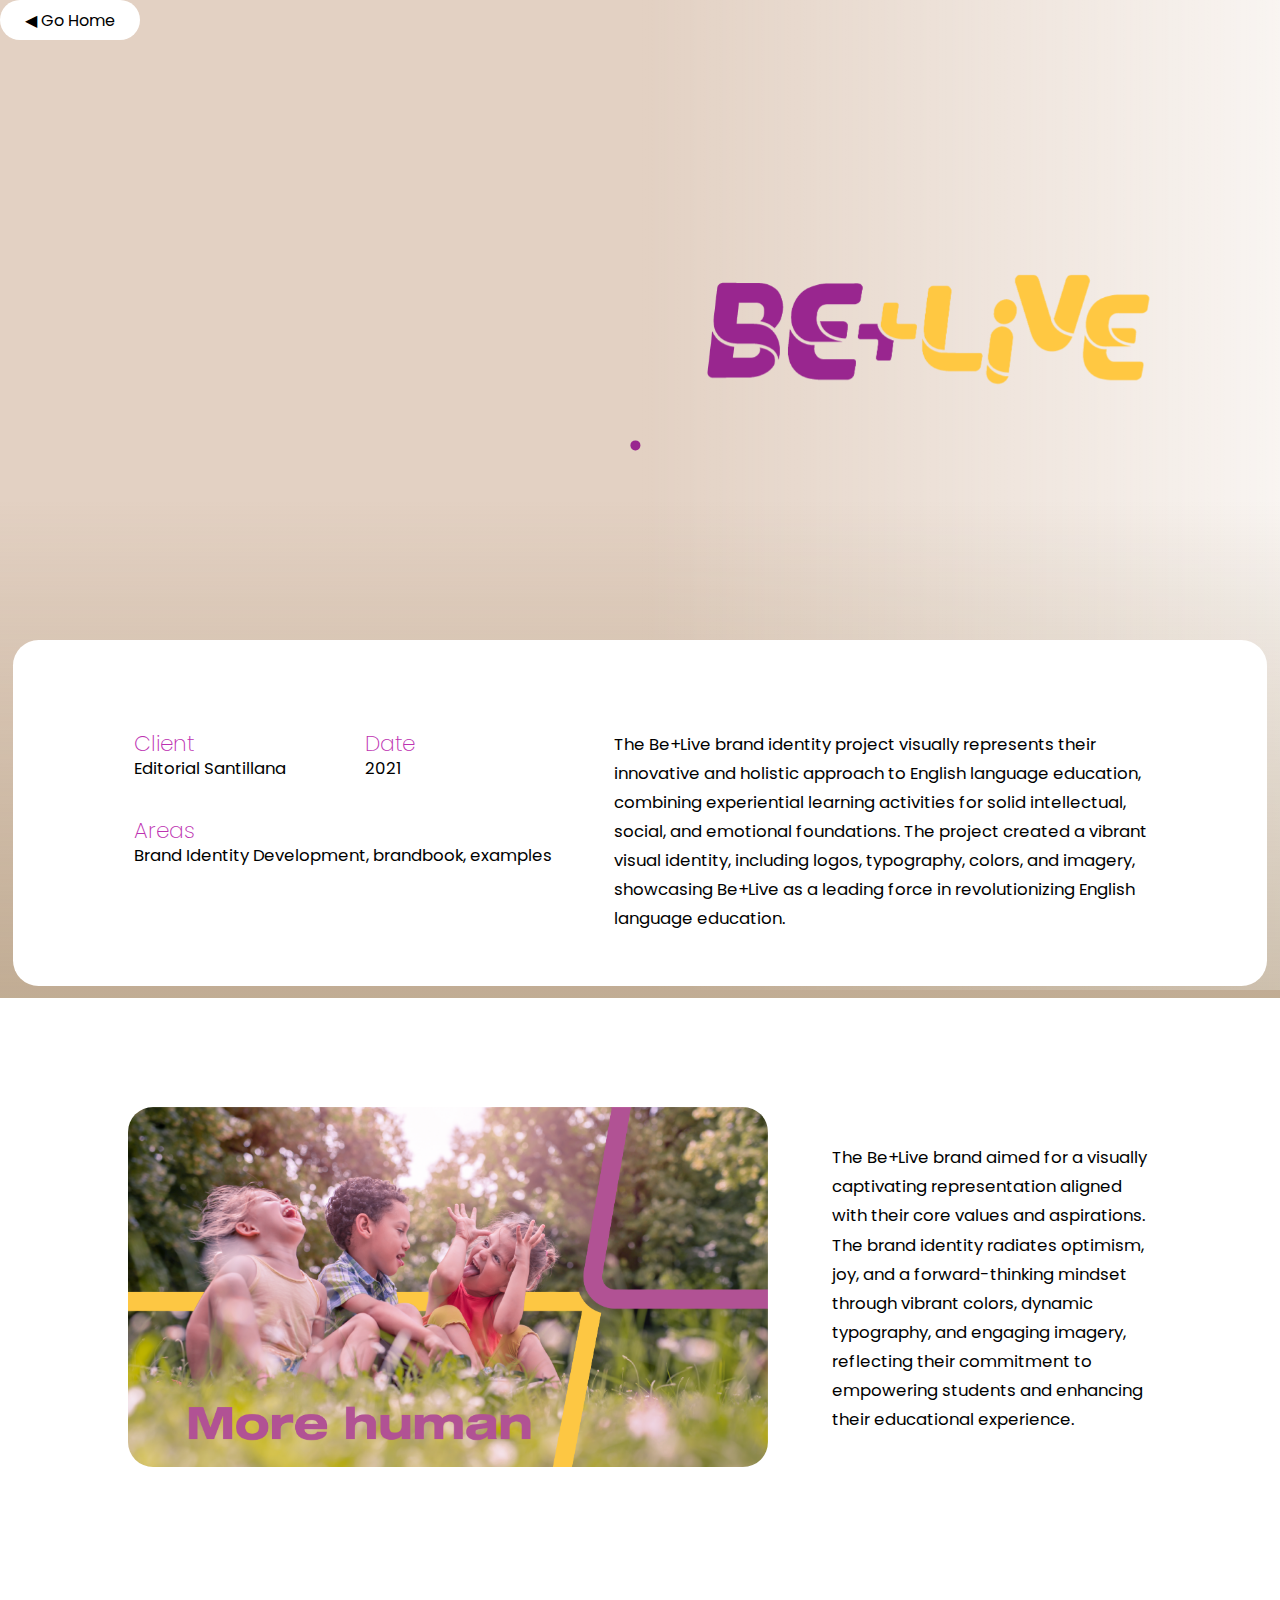
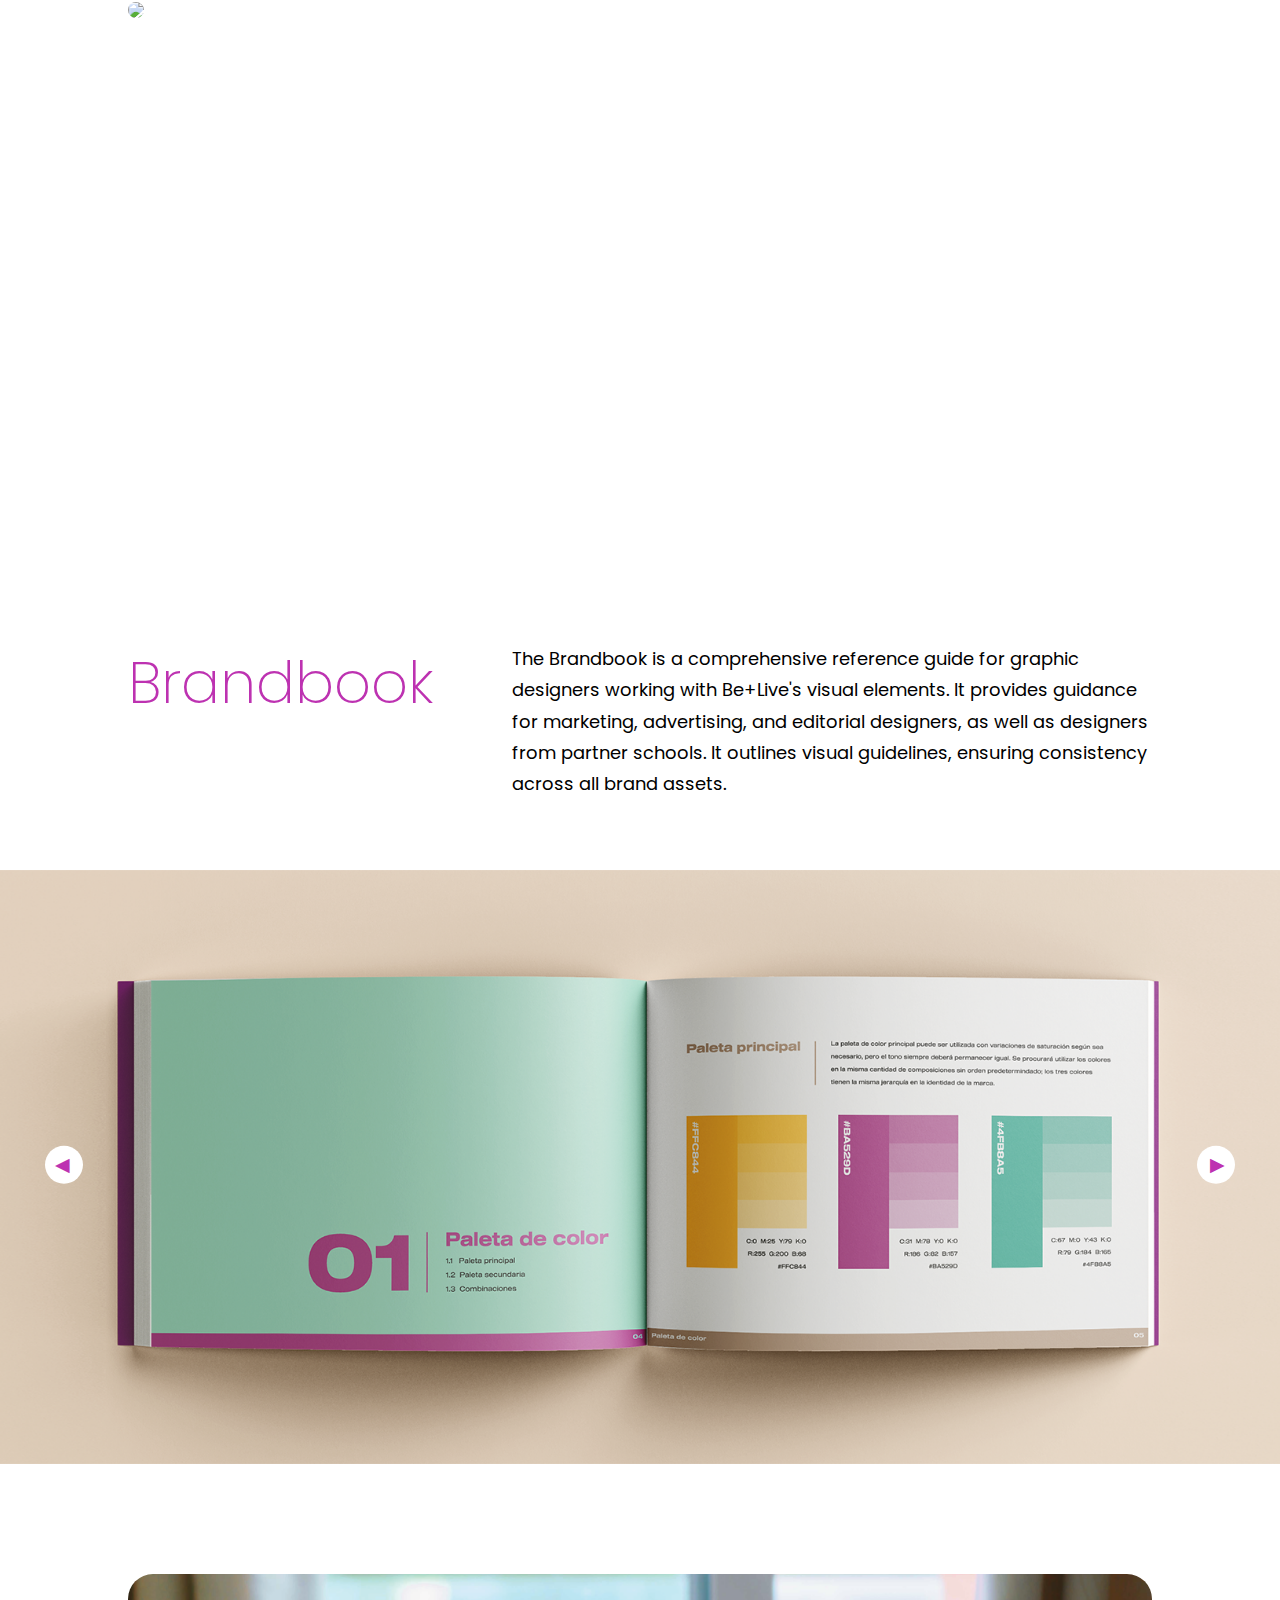
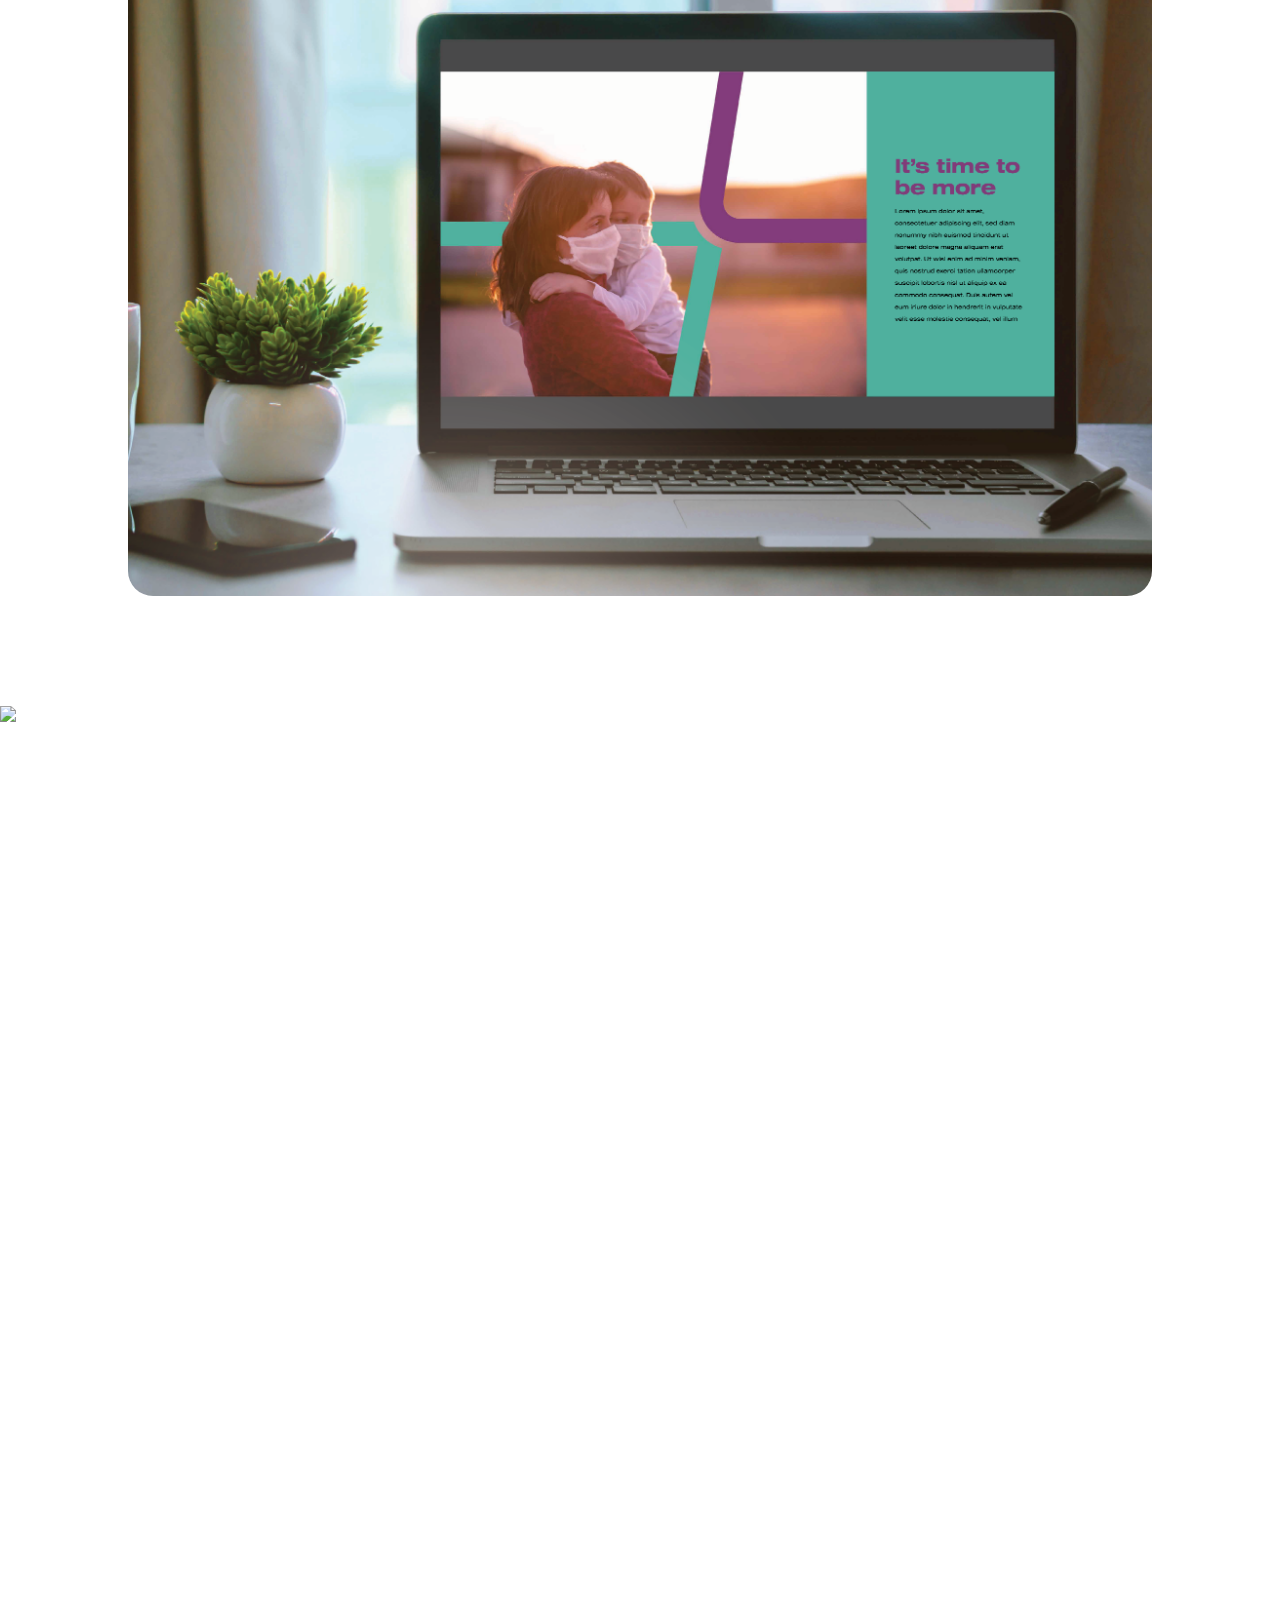
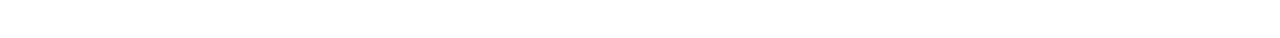
==== belive.html @ 84638f17 "first commit" ====
<!DOCTYPE html>
<html>
<head>
<title>Renata Campuzano</title>
<link rel="stylesheet" href="belive.css">
<link href="https://fonts.googleapis.com/css2?family=Poppins:wght@100;200;400;600&display=swap" rel="stylesheet">
<link href="https://cdnjs.cloudflare.com/ajax/libs/animate.css/4.1.1/animate.min.css" rel="stylesheet">
<meta name="viewport" content="width=device-width, initial-scale=1.0">  
</head>
<body>


<!----- HTML -----> 
<div id="header" alt="Desktop Header"></div>
<div id="headerOverlay"></div>
<div id="headerOverlay2"></div>
<img id="logo" src="assets/images/beLive/logo.png"></img>

<div id="info">
  <div id="clientInfo">
    <div class="infoTitle">Client</div>
    <div class="infoInfo">Editorial Santillana</div>
  </div>
  <div id="servicesInfo">
    <div class="infoTitle">Areas</div>
    <div class="infoInfo">Brand Identity Development, brandbook, examples</div>
  </div>
  <div id="dateInfo">
    <div class="infoTitle">Date</div>
    <div class="infoInfo">2021</div>
  </div>
  <hr class="line1">
  <div id="overviewInfo">
    <div class="infoInfo">The Be+Live brand identity project visually represents their innovative and holistic approach to English language education, combining experiential learning activities for solid intellectual, social, and emotional foundations. The project created a vibrant visual identity, including logos, typography, colors, and imagery, showcasing Be+Live as a leading force in revolutionizing English language education.</div>
  </div>
</div>

<div id="back">


  <div id="introBlock">
    <div id="imageContainer">
      <img id="carrusel" src="assets/images/beLive/carrusel1.png">
    </div>
    <div id="textContainer">
      <div id="introText">
        The Be+Live brand aimed for a visually captivating representation aligned with their core values and aspirations. The brand identity radiates optimism, joy, and a forward-thinking mindset through vibrant colors, dynamic typography, and engaging imagery, reflecting their commitment to empowering students and enhancing their educational experience.
      </div>
    </div>
  </div>


  <div id="bannersImgBlock">
    <div id="imageContainer2">
      <img id="carrusel2" src="assets/images/beLive/banners.jpg">
    </div>
  </div>


  <div id="BbIntroBlock">
    <div id="BbTitle">
      Brandbook 
    </div>
    <div id="textContainer3">
      <div id="introText3">
        The Brandbook is a comprehensive reference guide for graphic designers working with Be+Live's visual elements. It provides guidance for marketing, advertising, and editorial designers, as well as designers from partner schools. It outlines visual guidelines, ensuring consistency across all brand assets.
      </div>
    </div>
  </div>


  <div id="BbBlock">
  <div id="BbContainer">
    <img id="brandbook" src="assets/images/beLive/brandbook1.png">
    <img id="brandbook2" src="assets/images/beLive/brandbook2.png">
    <img id="brandbook3" src="assets/images/beLive/brandbook3.png">
    <img id="brandbook4" src="assets/images/beLive/brandbook4.png">
    <img id="brandbook5" src="assets/images/beLive/brandbook5.png">
    <img id="brandbook6" src="assets/images/beLive/brandbook6.png">
    <img id="brandbook0" src="assets/images/beLive/brandbook0.png">
  </div>
  <button id="prevButton">◀</button>
  <button id="nextButton">▶</button>
</div>
  <div id="BbBack"> 
  </div>


  <div id="laptopImgBlock">
    <div id="imageContainer3">
      <img id="laptop" src="assets/images/beLive/laptop.png">
    </div>
  </div>


  <div id="papeleriaBlock">
    <div id="papeleriaContainer">
      <img id="papeleria" src="assets/images/beLive/papeleria.png">
    </div>
  </div>
  <div id="papeleriaBack"></div>
</div>

<button id="buttonback" class="color-change-button" onclick="window.location.href='main.html'">◀ Go Home</button>




<div class="custom-ellipse">
  <span></span>
</div>
<div class="custom-ellipse2">
  <span></span>
</div>
<script src="belive.js"></script>

<script>
  const cursor = document.querySelector(".custom-ellipse");
  const cursor2 = document.querySelector(".custom-ellipse2");
  const colorChangeButtons = document.querySelectorAll(".color-change-button");
  
  colorChangeButtons.forEach(button => {
    button.addEventListener("mouseover", function() {
      cursor2.classList.add("custom-ellipse2-hover");
    });
  
    button.addEventListener("mouseout", function() {
      cursor2.classList.remove("custom-ellipse2-hover");
    });
  });
  
  function updateCursorPosition(event) {
    cursor.style.left = event.clientX + "px";
    cursor.style.top = event.clientY + "px";
  
    cursor2.style.left = event.clientX + "px";
    cursor2.style.top = event.clientY + "px";
  }
  
  document.addEventListener("mousemove", updateCursorPosition);
  </script>
</body>
</html>
---- belive.css ----
html {
  scroll-snap-type: y mandatory;
}

body {
  cursor: none;
  font-family: "Poppins", sans-serif;
  font-size: 40px;
  margin: 0;
  width: 100%;
  height: 250vh;
  overflow-y: scroll;
  overflow-x: hidden;
  scroll-snap-type: y mandatory;
  background-color: #E3D1C3;
}

/* Define the custom cursor */
.custom-ellipse2 {
  position: fixed;
  top: 50%;
  left: 50%;
  transform: translate(-50%, -50%);
  z-index: 12;
  width: 20px;
  height: 20px;
  pointer-events: none;
  transition: width 0.3s ease, height 0.15s ease;
}

.custom-ellipse2 span {
  cursor: none;
  display: block;
  width: 100%;
  height: 100%;
  background-color: #99268F;
  border-radius: 50%;
  transform: translate(-50%, -50%);
  transition: background-color 0.15s ease;
}

.custom-ellipse2.custom-ellipse2-hover {
  cursor: none;
  width: 55px;
  height: 55px;
  border-radius: 50%;
  transform: translate(25%, 25%);
}

.custom-ellipse2.custom-ellipse2-hover span {
  background-color: #99268F;
}

#buttonback {
  cursor: none;
  height: 40px;
  width: 140px;
  background-color: #ffffff;
  border-radius: 30px;
  border: none;
  z-index: 10;
  top: 0;
  left: 0;
  position: fixed;
  font-family: "Poppins", sans-serif;
  font-size: 16px;
  font-weight: 400;
}

/*--------------------Header-------------------- */

#header {
  width: 80vw;
  height: 100vh;
  top: 0;
  left: 0;
  position: fixed;
  object-fit: cover;
  overflow: hidden;
  z-index: -10;
  content: url("assets/images/beLive/header.jpg"); /* Default desktop image */
}

#headerOverlay {
  position: fixed;
  height: 110vh;
  width: 50vw;
  left: 50vw;
  top: 0;
  background-image: linear-gradient(90deg, rgba(255, 255, 255, 0), rgba(255, 255, 255, 0.778));
  z-index: -9;
}

#headerOverlay2 {
  position: absolute;
  height: 600px;
  width: 100%;
  left: 0vw;
  top: 500px;
  background-image: linear-gradient(180deg, rgba(2, 2, 2, 0), rgba(155, 131, 95, 0.567));
  z-index: -7;
}

#logo {
  width: 35vw;
  top: 30vh;
  left: 55vw;
  position: fixed;
  object-fit: contain;
  z-index: -8;
}


/*----------------Infromation----------------- */

#info {
  height: 320px;
  width: 98%;
  background-color: #ffffff;
  z-index: 2;
  top: 710px;
  left: 1%;
  position: absolute;
  border-radius: 2vw;
}

hr.line1 {
  display: none;
}

#back {
  height: 4500px;
  width: 100%;
  background-color: #ffffff;
  z-index: -1;
  top: 1050px;
  left: 0;
  position: absolute;
}

.infoTitle {
  font-family: "Poppins", sans-serif;
  font-size: 24px;
  font-weight: 200;
  color: #bd32b1;
}

.infoInfo {
  font-family: "Poppins", sans-serif;
  font-size: 16px;
  font-weight: 400;
  color: #000000;
}

#clientInfo {
  float: right;
  right: 50vw;
  top: 75px;
  position: absolute;
  z-index: 10;
  line-height: 1.3;
  width: 555px;
}

#servicesInfo {
  top: 185px;
  float: right;
  right: 50vw;
  width: 555px;
  position: absolute;
  z-index: 10;
  line-height: 1.3;
}

#dateInfo {
  top: 75px;
  float: right;
  right: 50vw;
  width: 342px;
  position: absolute;
  z-index: 10;
  line-height: 1.3;
}

#overviewInfo {
  top: 75px;
  left: 50vw;
  width: 558px;
  position: absolute;
  z-index: 10;
  line-height: 1.75;
}


/*----------------Introducción----------------- */

#introBlock {
  left: 50%;
  transform: translate(-50%, 0);
  top: 100px;
  position: absolute;
  display: flex;
  align-items: center;
}

#imageContainer {
  width: 768px;
}

#carrusel {
  width: 100%;
  border-radius: 25px;
  opacity: 1;
  transition: opacity 0.25s ease;
}

#carrusel2 {
  width: 100%;
  border-radius: 25px;
  opacity: 1;
  transition: opacity 0.25s ease;
}

#textContainer {
  width: 300px;
  padding-left: 84px;
}

#introText {
  font-size: 16px;
  line-height: 1.75;
}


/*----------------Banners----------------- */

#bannersImgBlock {
  left: 50%;
  transform: translate(-50%, 0);
  top: 640px;
  position: absolute;
  display: flex;
  align-items: center;
}

#imageContainer2 {
  width: 1152px;
}


/*-------- Introduccion Brandbook------------ */

#BBintroBlock {
  left: 50%;
  transform: translate(-50%, 0);
  top: 100px;
  position: absolute;
  display: flex;
  align-items: center;
}

#BbIntroBlock {
  left: 50%;
  transform: translate(-50%, 0);
  top: 1400px;
  position: absolute;
  display: flex;
  align-items: center;
}

#introText3 {
  font-size: 16px;
  line-height: 1.75;
}

#BbTitle {
  font-size: 50px;
  width: 384px;
  padding-bottom: 65px;
  font-weight: 200;
  color: #bd32b1;
}

#textContainer3 {
  width: 768px;
}


/*---------------- Brandbook-------------- */

#BbBlock {
  left: 50%;
  transform: translate(-50%, 0);
  top: 1600px;
  position: absolute;
  display: flex;
  align-items: center;
}

#BbContainer {
  width: 1920px;
  height: 800px;
  position: relative;
  overflow: hidden;
}

#brandbook,
#brandbook2,
#brandbook3,
#brandbook4,
#brandbook5,
#brandbook6,
#brandbook0 {
  width: 100%;
  position: absolute;
  transition: opacity 1.5s;
}

#brandbook2,
#brandbook3,
#brandbook4,
#brandbook5,
#brandbook6,
#brandbook0 {
  opacity: 0;
}

#BbBack {
  display: flex;
  position: absolute;
  width: 100%;
  top: 1600px;
  background-color: #e7d7c2;
  height: 660px;
  z-index: -15;
}

#prevButton,
#nextButton {
  position: absolute;
  z-index: 100;
  top: 40%;
  transform: translateY(-50%);
  background-color: rgb(255, 255, 255);
  border: none;
  cursor: none;
  border-radius: 25px;
  height: 40px;
  width: 40px;
}

#prevButton {
  left: 275px;
  font-size: 25px;
  font-family: "Poppins", sans-serif;
  font-weight: 400;
  color: #bd32b1;
  padding-right: 15px;
}

#prevButton:hover {
  background-color: #786b5a;
  color: #ffffff;
}

#nextButton {
  right: 275px;
  font-size: 25px;
  font-family: "Poppins", sans-serif;
  font-weight: 600;
  color: #bd32b1;
  font-weight: 400;
  padding-left: 10px;
}

#nextButton:hover {
  background-color: #786b5a;
  color: #ffffff;
}



/*---------------- Laptop-------------- */

#laptopImgBlock {
  left: 50%;
  transform: translate(-50%, 0);
  top: 2400px;
  position: absolute;
  display: flex;
  align-items: center;
}

#imageContainer3 {
  width: 1152px;
}

#laptop {
  width: 100%;
  border-radius: 25px;
}


/*---------------- Papelería -------------- */

#papeleriaBlock {
  left: 50%;
  transform: translate(-50%, 0);
  top: 3200px;
  position: absolute;
  display: flex;
  align-items: center;
}

#papeleriaContainer {
  width: 1350px;
  height: 800px;
}

#papeleria {
  width: 100%;
}

#papeleriaBack {
  display: flex;
  position: absolute;
  width: 100%;
  top: 3200px;
  background-color: #e7d7c2;
  height: 655px;
  z-index: -15;
}





@media only screen and (max-width: 1400px) {

  .custom-ellipse2 {
  width: .75vw;
  height: .75vw;
}

/*----------------Infromation----------------- */

  #info {
  top: 50vw;
  height:27vw;
  }

  .infoTitle {
  font-size:1.7vw;
  }

  .infoInfo {
  font-size:1.3vw;
  }

  #back {
  height:300vw;
  width: 100%;
  top: 78vw;
  }

  #clientInfo {
  right: 50vw;
  top: 7vw;
  width: 38.5vw;
  }

  #servicesInfo {
  top: 13.8vw;
  right: 50vw;
  width: 38.5vw;
  }

  #dateInfo {
  top: 7vw;
  right: 50vw;
  width: 20.5vw;
  }

  #overviewInfo {
  top: 7vw;
  left: 47vw;
  width: 43vw;
  }

  
/*----------------Introducción----------------- */

  #introBlock {
  top: 8.5vw !important;
  }

  #imageContainer {
  width: 50vw;
  }

  #carrusel {
  width: 100%;
  border-radius: 25px;
  }

  #carrusel2 {
  width: 100%;
  border-radius: 25px;
  }

  #textContainer {
  width: 25vw;
  padding-left:5vw;
  }

  #introText {
  font-size: 1.3vw;
  padding-bottom: 1vw;
  }


/*----------------Banner----------------- */

  #bannersImgBlock {
  top: 45vw !important;
  }

  #imageContainer2 {
  width: 80vw;
  }

  

/*------Introducción Brandbook------- */

  #BbIntroBlock {
  top: 97vw;
  }

  #introText3 {
  font-size: 1.4vw;
  }

  #BbTitle {
  font-size: 4.5vw;
  width: 30vw;
  padding-bottom: 6vw; 
  }

  #textContainer3 {
  width: 50vw; 
  }


/*-------------Brandbook------------- */

  #BbBlock {
  top: 115vw;
  }

  #BbContainer {
  width: 135vw;
  }

  #brandbook {
  width: 100%;
  }

  #BbBack {
  display: none ;
  }

  #prevButton,
#nextButton {
  top: 23vw;
  border-radius: 2vw;
  height: 3vw;
  width: 3vw;
}

#prevButton {
  left: 21vw;
  font-size: 1.5vw;
  padding-right: .75vw;
}

#nextButton {
  right: 21vw;
  font-size: 1.5vw;
  padding-left: .75vw;
}

  
/*----------------Laptop----------------- */

  #laptopImgBlock {
  top: 170vw;
  }

  #imageContainer3 {
  width: 80vw;
  }

  #laptop {
  width: 100%;
  border-radius: 25px;
  }


/*-------------Papeleria-------------- */

  #papeleriaBlock {
  top: 225vw;
  }

  #papeleriaContainer {
  width: 100vw;
  }

  #papeleria{
  width: 100%;
  }

  #papeleriaBack {
  display: none;
  }
}




@media screen and (orientation:portrait) {

/*--------------------Header-------------------- */

#headerOverlay{
height:100vh;
width: 50vw;
left: 50vw;
}

#headerOverlay2{
height:65vw;
width: 100vw;
left: 0vw;
top: 70vw;
}

/*----------------Infromation----------------- */

  #info {
  top: 87vw;
  height:45vw;
  width: 97%;
  left: 1.5%;
  }

  .infoTitle {
  font-size:18px;
  }

  .infoInfo {
  font-size:1.6vw;
  }

  hr.line1 {
  display: flex;
  position: relative;
  width: 80%;
  top: 16vw;
  border: 1px solid #bd32b1;
  }

  #back {
  height:500vw;
  width: 100%;
  top: 134.5vw;
  }

  #clientInfo {
  right: 10%;
  top: 9vw;
  width: 80%;
  }

  #servicesInfo {
  top: 9vw;
  right: 0vw;
  width: 50vw;
  }

  #dateInfo {
  top: 9vw;
  right: 0vw;
  width: 65vw;
  }

  #overviewInfo {
  top: 23vw;
  left: 10%;
  width: 80%;
  }

/*----------------Introducción----------------- */

  #introBlock {
    left: 10%;
    transform: translate(0, 0);
    position:absolute;
    top: 10vw !important;
  }

  #imageContainer {
  width: 100%;
  }

  #carrusel {
  width: 80vw;
  border-radius: 25px;
  }

  #carrusel2 {
  width: 80vw;
  border-radius: 25px;
  }

  #textContainer {
    position: absolute;
    left:0vw;
    float: left;
    width: 80vw;
    top: 53vw;
    padding-left:0vw;
  }

  #introText {
  font-size: 1.6vw;
  padding-bottom: 1vw;
  }


  /*----------------Banner----------------- */

  #bannersImgBlock {
  top: 82vw !important;
  }

  #imageContainer2 {
  width: 80vw;
  }

  /*------Introducción Brandbook------- */

  #BbIntroBlock {
  top: 138vw;
  }

  #introText3 {
  font-size: 1.6vw;
  }

  #BbTitle {
  font-size: 4.5vw;
  width: 30vw;
  padding-bottom: 12vw; 
  }

  #textContainer3 {
  width: 50vw; 
  }

  /*-------------Brandbook------------- */

  #BbBlock {
  top: 164vw;
  }

  #BbContainer {
  width: 135vw;
  }

  #brandbook {
  width: 100%;
  }

  #BbBack {
  display: none ;
  }

  #prevButton,
#nextButton {
  top: 23vw;
  border-radius: 2vw;
  height: 3vw;
  width: 3vw;
}

#prevButton {
  left: 21vw;
  font-size: 1.5vw;
  padding-right: .75vw;
}

#nextButton {
  right: 21vw;
  font-size: 1.5vw;
  padding-left: .75vw;
}

  
/*----------------Laptop----------------- */

  #laptopImgBlock {
  top: 220vw;
  }

  #imageContainer3 {
  width: 80vw;
  }

  #laptop {
  width: 100%;
  border-radius: 25px;
  }


/*-------------Papeleria-------------- */

  #papeleriaBlock {
  top: 278vw;
  }

  #papeleriaContainer {
  width: 100vw;
  }

  #papeleria{
  width: 100%;
  }

  #papeleriaBack {
  display: none;
  }



}




@media only screen and (max-width: 480px) {
  
   html, body {
    overflow-x: hidden;
    margin: 0;
    padding: 0;
  }
  /*--------------------Header-------------------- */

  #header {
  content: url("assets/images/beLive/headerMobile.png");
  background-size: cover;
  background-repeat: no-repeat;
  background-position: top left;
  position: fixed;
  top: 0;
  left: 0;
  width: 100vw;
  height: auto;
  }

  #headerOverlay {
    background-image: linear-gradient(180deg, rgba(2, 2, 2, 0), #E3D1C3);
    height: 32vw;
    width: 100vw;
    left: 0vw;
    top: 130vw;
  }

  #headerOverlay2 {
    height: 220vw;
    width: 100vw;
    left: 0vw;
    top: 70vw;
  }

  #logo {
  display: none;
}

  /*----------------Infromation----------------- */

  #info {
    top: 145vw;
    height: 128vw;
    width: 95%;
    left: 2.5%;
  }

  .infoTitle {
    font-size: 5vw;
  }

  .infoInfo {
    font-size: 3.4vw;
  }

  hr.line1 {
    display: flex;
    position: relative;
    width: 80%;
    top: 46vw;
    border: 1px solid #bd32b1;
  }

  #back {
    height: 650vw;
    width: 100%;
    top: 276vw;
  }

  #clientInfo {
    right: 10%;
    top: 9vw;
    width: 80%;
  }

  #servicesInfo {
    top: 27vw;
    float: left;
    left: 10%;
    width: 80%;
  }

  #dateInfo {
    top: 9vw;
    right: 0vw;
    width: 23vw;
  }

  #overviewInfo {
    top: 60vw;
    left: 10%;
    width: 80%;
  }

  /*----------------Introducción----------------- */

  #introBlock {
    left: 10%;
    transform: translate(0, 0);
    position: absolute;
    top: 22vw !important;
  }

  #imageContainer {
    width: 100%;
  }

  #carrusel {
    width:80vw;
    border-radius: 3vw;
    right:5vw;
  }

  #carrusel2 {
    width:100%;
    border-radius: 3vw;
    right:5vw;
  }

  #textContainer {
    position: absolute;
    left: 0vw;
    float: left;
    width: 80vw;
    top: 65vw;
    padding-left: 0vw;
  }

  #introText {
    font-size: 3.4vw;
    padding-bottom: 1vw;
  }


  /*----------------Banner----------------- */

  #bannersImgBlock {
    top: 144vw !important;
    width: 80vw !important;
  }

  #imageContainer2 {
    width: 80vw;
  }

  /*------Introducción Brandbook------- */

  #BbIntroBlock {
    top: 217vw;
  }

  #introText3 {
    position: absolute;
    left: 0vw;
    font-size: 3.4vw;
    top: 15vw;
  }

  #BbTitle {
    font-size: 10vw;
    width: 30vw;
    padding-bottom: 12vw;
  }

  #textContainer3 {
    width: 50vw;
  }

  /*-------------Brandbook------------- */

  #BbBlock {
    top: 284vw;
  }

  #BbContainer {
    width: 135vw;
  }

  #brandbook {
    width: 100%;
  }

  #BbBack {
    display: none;
  }

  #prevButton,
  #nextButton {
    top: 49vw;
    border-radius: 5vw;
    height: 8vw;
    width: 10vw;
  }

  #prevButton {
    left: 7vw;
    font-size: 4vw;
    padding-right: 2vw;
  }

  #nextButton {
    right: 7vw;
    font-size: 4vw;
    padding-left: 2vw;
  }

  
  /*----------------Laptop----------------- */

  #laptopImgBlock {
    top: 365vw;
  }

  #imageContainer3 {
    width: 80vw;
  }

  #laptop {
    width: 100%;
    border-radius: 3vw;
  }


  /*-------------Papeleria-------------- */

  #papeleriaBlock {
    top: 452vw;
  }

  #papeleriaContainer {
    width: 100vw;
  }

  #papeleria {
    width: 100%;
  }

  #papeleriaBack {
    display: none;
  }


  
  #info,
  #back,
  #servicesInfo,
  #dateInfo,
  #overviewInfo,
  #introBlock,
  #imageContainer,
  #carrusel,
  #carrusel2,
  #textContainer,
  #bannersImgBlock,
  #imageContainer2,
  #BbIntroBlock,
  #introText3,
  #BbTitle,
  #textContainer3,
  #BbBlock,
  #BbContainer,
  #brandbook,
  #laptopImgBlock,
  #imageContainer3,
  #laptop,
  #papeleriaBlock,
  #papeleriaContainer,
  #papeleria {
    max-width: 100%;
  }
}
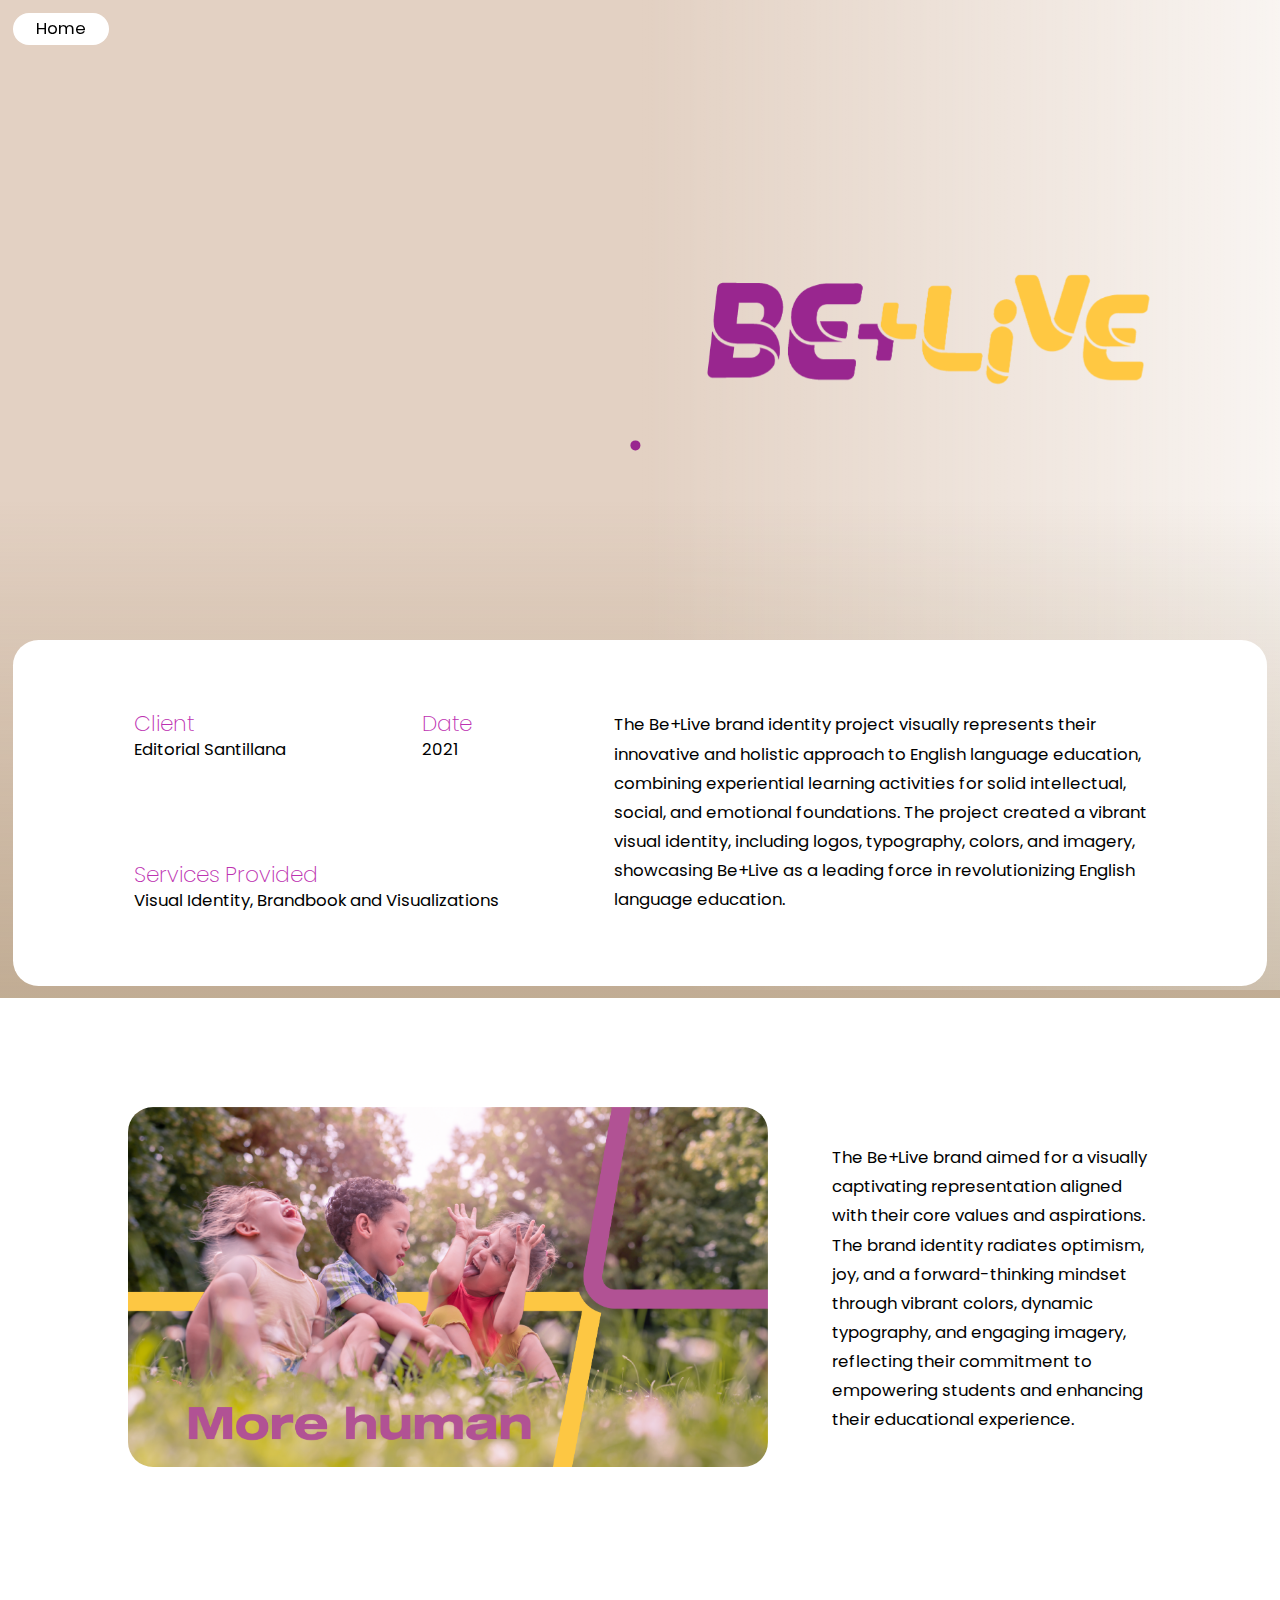
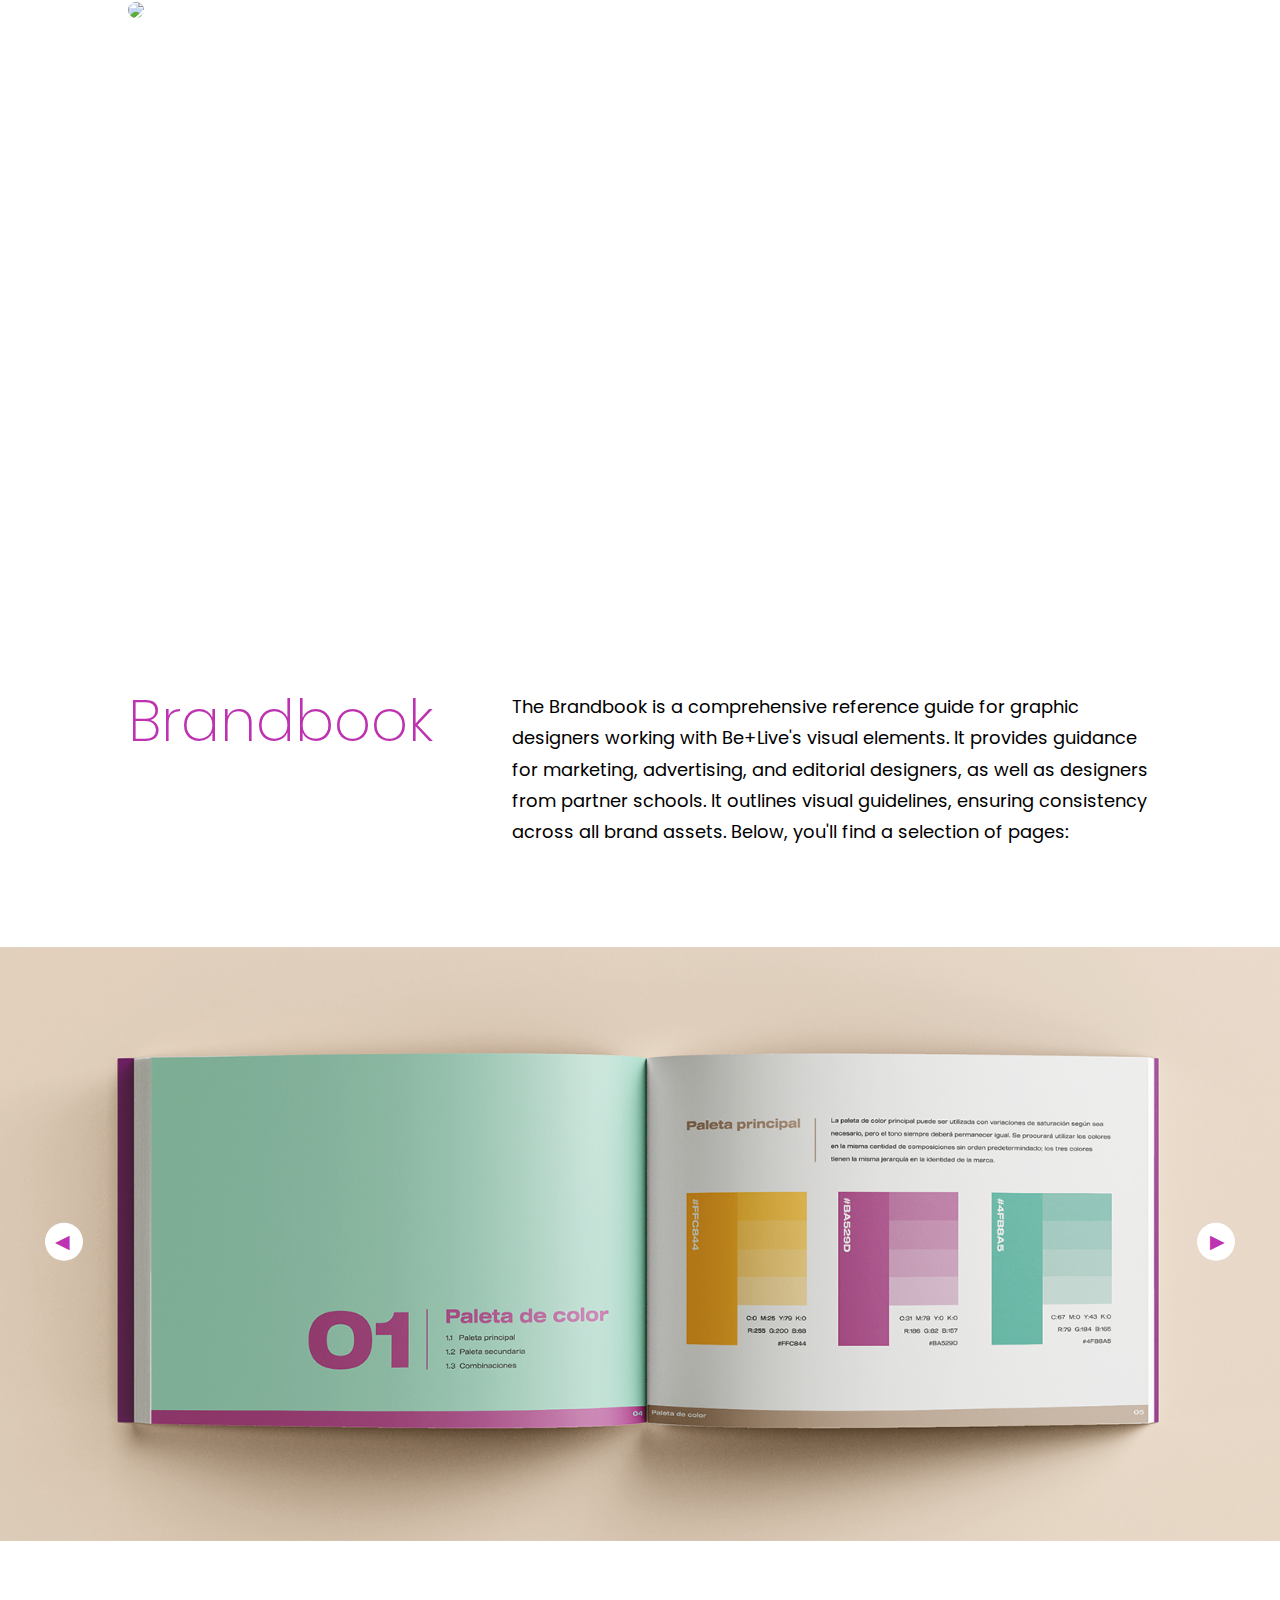
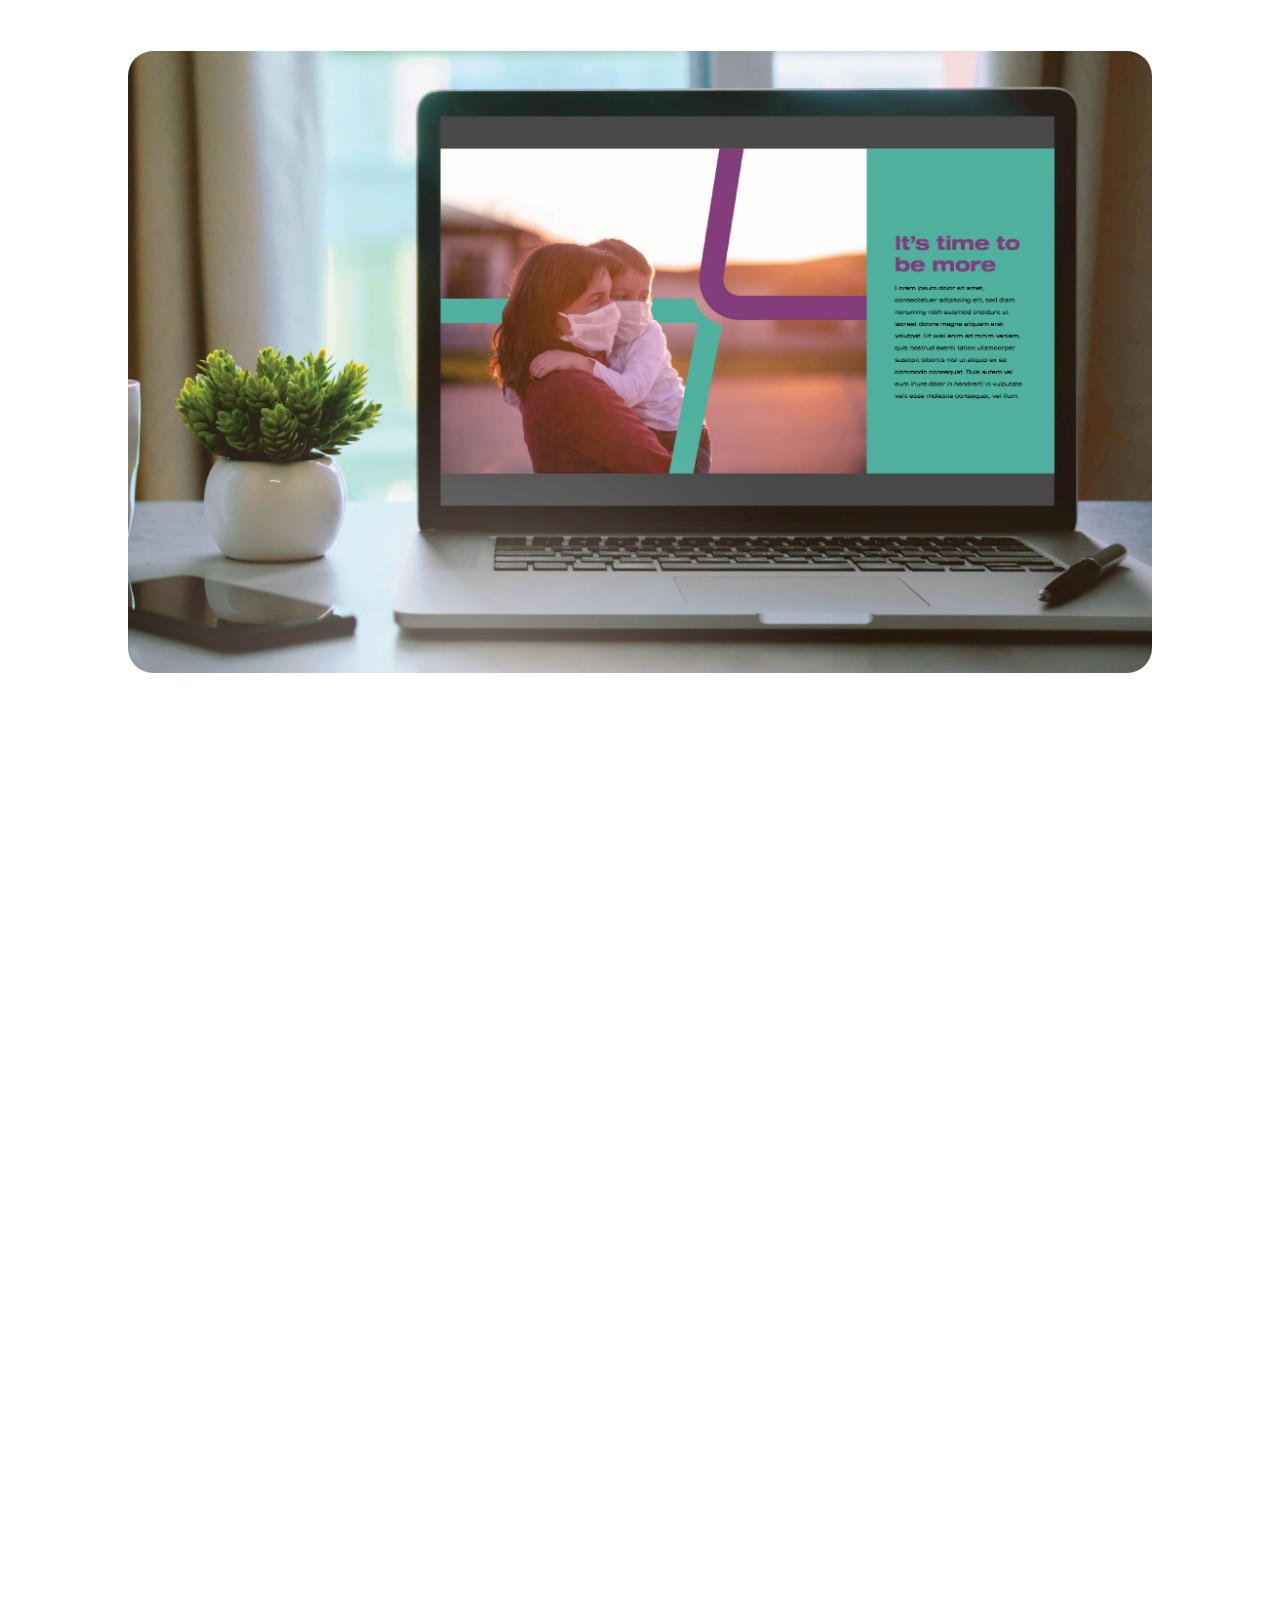
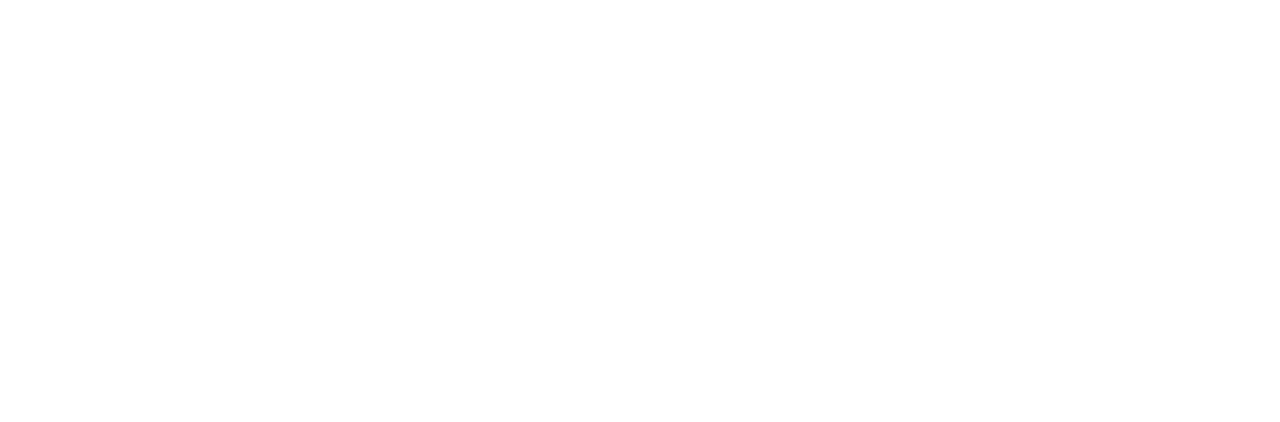
==== commit ac4f66ab: "Add files via upload" ====
--- a/belive.html
+++ b/belive.html
@@ -1,143 +1,154 @@
-<!DOCTYPE html>
-<html>
-<head>
-<title>Renata Campuzano</title>
-<link rel="stylesheet" href="belive.css">
-<link href="https://fonts.googleapis.com/css2?family=Poppins:wght@100;200;400;600&display=swap" rel="stylesheet">
-<link href="https://cdnjs.cloudflare.com/ajax/libs/animate.css/4.1.1/animate.min.css" rel="stylesheet">
-<meta name="viewport" content="width=device-width, initial-scale=1.0">  
-</head>
-<body>
-
-
-<!----- HTML -----> 
-<div id="header" alt="Desktop Header"></div>
-<div id="headerOverlay"></div>
-<div id="headerOverlay2"></div>
-<img id="logo" src="assets/images/beLive/logo.png"></img>
-
-<div id="info">
-  <div id="clientInfo">
-    <div class="infoTitle">Client</div>
-    <div class="infoInfo">Editorial Santillana</div>
-  </div>
-  <div id="servicesInfo">
-    <div class="infoTitle">Areas</div>
-    <div class="infoInfo">Brand Identity Development, brandbook, examples</div>
-  </div>
-  <div id="dateInfo">
-    <div class="infoTitle">Date</div>
-    <div class="infoInfo">2021</div>
-  </div>
-  <hr class="line1">
-  <div id="overviewInfo">
-    <div class="infoInfo">The Be+Live brand identity project visually represents their innovative and holistic approach to English language education, combining experiential learning activities for solid intellectual, social, and emotional foundations. The project created a vibrant visual identity, including logos, typography, colors, and imagery, showcasing Be+Live as a leading force in revolutionizing English language education.</div>
-  </div>
-</div>
-
-<div id="back">
-
-
-  <div id="introBlock">
-    <div id="imageContainer">
-      <img id="carrusel" src="assets/images/beLive/carrusel1.png">
-    </div>
-    <div id="textContainer">
-      <div id="introText">
-        The Be+Live brand aimed for a visually captivating representation aligned with their core values and aspirations. The brand identity radiates optimism, joy, and a forward-thinking mindset through vibrant colors, dynamic typography, and engaging imagery, reflecting their commitment to empowering students and enhancing their educational experience.
-      </div>
-    </div>
-  </div>
-
-
-  <div id="bannersImgBlock">
-    <div id="imageContainer2">
-      <img id="carrusel2" src="assets/images/beLive/banners.jpg">
-    </div>
-  </div>
-
-
-  <div id="BbIntroBlock">
-    <div id="BbTitle">
-      Brandbook 
-    </div>
-    <div id="textContainer3">
-      <div id="introText3">
-        The Brandbook is a comprehensive reference guide for graphic designers working with Be+Live's visual elements. It provides guidance for marketing, advertising, and editorial designers, as well as designers from partner schools. It outlines visual guidelines, ensuring consistency across all brand assets.
-      </div>
-    </div>
-  </div>
-
-
-  <div id="BbBlock">
-  <div id="BbContainer">
-    <img id="brandbook" src="assets/images/beLive/brandbook1.png">
-    <img id="brandbook2" src="assets/images/beLive/brandbook2.png">
-    <img id="brandbook3" src="assets/images/beLive/brandbook3.png">
-    <img id="brandbook4" src="assets/images/beLive/brandbook4.png">
-    <img id="brandbook5" src="assets/images/beLive/brandbook5.png">
-    <img id="brandbook6" src="assets/images/beLive/brandbook6.png">
-    <img id="brandbook0" src="assets/images/beLive/brandbook0.png">
-  </div>
-  <button id="prevButton">◀</button>
-  <button id="nextButton">▶</button>
-</div>
-  <div id="BbBack"> 
-  </div>
-
-
-  <div id="laptopImgBlock">
-    <div id="imageContainer3">
-      <img id="laptop" src="assets/images/beLive/laptop.png">
-    </div>
-  </div>
-
-
-  <div id="papeleriaBlock">
-    <div id="papeleriaContainer">
-      <img id="papeleria" src="assets/images/beLive/papeleria.png">
-    </div>
-  </div>
-  <div id="papeleriaBack"></div>
-</div>
-
-<button id="buttonback" class="color-change-button" onclick="window.location.href='main.html'">◀ Go Home</button>
-
-
-
-
-<div class="custom-ellipse">
-  <span></span>
-</div>
-<div class="custom-ellipse2">
-  <span></span>
-</div>
-<script src="belive.js"></script>
-
-<script>
-  const cursor = document.querySelector(".custom-ellipse");
-  const cursor2 = document.querySelector(".custom-ellipse2");
-  const colorChangeButtons = document.querySelectorAll(".color-change-button");
-  
-  colorChangeButtons.forEach(button => {
-    button.addEventListener("mouseover", function() {
-      cursor2.classList.add("custom-ellipse2-hover");
-    });
-  
-    button.addEventListener("mouseout", function() {
-      cursor2.classList.remove("custom-ellipse2-hover");
-    });
-  });
-  
-  function updateCursorPosition(event) {
-    cursor.style.left = event.clientX + "px";
-    cursor.style.top = event.clientY + "px";
-  
-    cursor2.style.left = event.clientX + "px";
-    cursor2.style.top = event.clientY + "px";
-  }
-  
-  document.addEventListener("mousemove", updateCursorPosition);
-  </script>
-</body>
+<!DOCTYPE html>
+<html>
+<head>
+<title>Renata Campuzano</title>
+<link rel="stylesheet" href="belive.css">
+<link href="https://fonts.googleapis.com/css2?family=Poppins:wght@100;200;400;600&display=swap" rel="stylesheet">
+<link href="https://cdnjs.cloudflare.com/ajax/libs/animate.css/4.1.1/animate.min.css" rel="stylesheet">
+<meta name="viewport" content="width=device-width, initial-scale=1.0">  
+</head>
+<body>
+
+
+
+
+<!-------------------------- SECCIÓN 1 -------------------------------> 
+<div id="header" alt="Desktop Header"></div>
+<div id="headerOverlay"></div>
+<div id="headerOverlay2"></div>
+<img id="logo" src="assets/images/beLive/logo.png"></img>
+<div id="loadingOverlay"></div>
+<button id="buttonback" class="color-change-button" onclick="window.location.href='index.html'">◀ Home</button>
+
+
+
+
+<!-------------------------- INFO CARD -------------------------------> 
+<div id="infoBL">
+  <div id="clientInfo">
+    <div id="clientInfoTitle" class="infoTitle">Client</div>
+    <div id="clientInfoInfo" class="infoInfo">Editorial Santillana</div>
+  </div>
+  <div id="servicesInfo">
+    <div id="servicesInfoTitle" class="infoTitle">Services Provided</div>
+    <div id="servicesInfoInfo" class="infoInfo">Visual Identity, Brandbook and Visualizations</div>
+  </div>
+  <div id="dateInfo">
+    <div id="dateInfoTitle" class="infoTitle">Date</div>
+    <div id="dateInfoInfo" class="infoInfo">2021</div>
+  </div>
+  <hr class="line1">
+  <div id="overviewInfo">
+    <div class="infoInfo" id="overviewInfoInfo">The Be+Live brand identity project visually represents their innovative and holistic approach to English language education, combining experiential learning activities for solid intellectual, social, and emotional foundations. The project created a vibrant visual identity, including logos, typography, colors, and imagery, showcasing Be+Live as a leading force in revolutionizing English language education.</div>
+  </div>
+</div>
+
+
+
+
+<!-------------------- DESARROLLO DE PROYECTO------------------------> 
+<div id="back">
+  <div id="introBlock">
+    <div id="imageContainer">
+      <img id="carrusel" data-desktop="assets/images/beLive/carrusel1.png" data-mobile="assets/images/beLive/carrusel1Mobile.png">
+    </div>
+    <div id="textContainer">
+      <div id="introText">
+        The Be+Live brand aimed for a visually captivating representation aligned with their core values and aspirations. The brand identity radiates optimism, joy, and a forward-thinking mindset through vibrant colors, dynamic typography, and engaging imagery, reflecting their commitment to empowering students and enhancing their educational experience.
+      </div>
+    </div>
+  </div>
+
+
+  <div id="bannersImgBlock">
+    <div id="imageContainer2">
+      <img id="carrusel2" src="assets/images/beLive/banners.png">
+    </div>
+  </div>
+
+
+  <div id="BbIntroBlock">
+    <div id="BbTitle">
+      Brandbook 
+    </div>
+    <div id="textContainer3">
+      <div id="introText3">
+        The Brandbook is a comprehensive reference guide for graphic designers working with Be+Live's visual elements. It provides guidance for marketing, advertising, and editorial designers, as well as designers from partner schools. It outlines visual guidelines, ensuring consistency across all brand assets. Below, you'll find a selection of pages:
+      </div>
+    </div>
+  </div>
+
+
+<div id="BbBlock">
+  <div id="BbContainer">
+    <img id="brandbook" data-desktop="assets/images/beLive/brandbook1.png" data-mobile="assets/images/beLive/brandbook1Mobile.png">
+    <img id="brandbook2" data-desktop="assets/images/beLive/brandbook2.png" data-mobile="assets/images/beLive/brandbook2Mobile.png">
+    <img id="brandbook3" data-desktop="assets/images/beLive/brandbook3.png" data-mobile="assets/images/beLive/brandbook3Mobile.png">
+    <img id="brandbook4" data-desktop="assets/images/beLive/brandbook4.png" data-mobile="assets/images/beLive/brandbook4Mobile.png">
+    <img id="brandbook5" data-desktop="assets/images/beLive/brandbook5.png" data-mobile="assets/images/beLive/brandbook5Mobile.png">
+    <img id="brandbook6" data-desktop="assets/images/beLive/brandbook6.png" data-mobile="assets/images/beLive/brandbook6Mobile.png">
+    <img id="brandbook0" data-desktop="assets/images/beLive/brandbook0.png" data-mobile="assets/images/beLive/brandbook0Mobile.png">
+  </div>
+  <button id="prevButton">◀</button>
+  <button id="nextButton">▶</button>
+</div>
+<div id="BbBack"></div>
+
+<div id="laptopImgBlock">
+  <div id="imageContainer3">
+    <img id="laptop" data-desktop="assets/images/beLive/laptop.png" data-mobile="assets/images/beLive/laptopMobile.png">
+  </div>
+</div>
+
+<div id="papeleriaBlock">
+  <div id="papeleriaContainer">
+    <img id="papeleria" data-desktop="assets/images/beLive/papeleria.png" data-mobile="assets/images/beLive/papeleriaMobile.png">
+  </div>
+</div>
+<div id="papeleriaBack"></div>
+</div>
+
+
+
+
+<!----------------------------- JAVASCRIPT---------------------------------> 
+<script src="belive.js"></script>
+<script src="languageSwitch.js"></script>
+
+
+
+
+<!----------------------------- MOUSE---------------------------------> 
+<div class="custom-ellipse">
+  <span></span>
+</div>
+<div class="custom-ellipse2">
+  <span></span>
+</div>
+<script>
+  const cursor = document.querySelector(".custom-ellipse");
+  const cursor2 = document.querySelector(".custom-ellipse2");
+  const colorChangeButtons = document.querySelectorAll(".color-change-button");
+  
+  colorChangeButtons.forEach(button => {
+    button.addEventListener("mouseover", function() {
+      cursor2.classList.add("custom-ellipse2-hover");
+    });
+  
+    button.addEventListener("mouseout", function() {
+      cursor2.classList.remove("custom-ellipse2-hover");
+    });
+  });
+  
+  function updateCursorPosition(event) {
+    cursor.style.left = event.clientX + "px";
+    cursor.style.top = event.clientY + "px";
+  
+    cursor2.style.left = event.clientX + "px";
+    cursor2.style.top = event.clientY + "px";
+  }
+  
+  document.addEventListener("mousemove", updateCursorPosition);
+  </script>
+</body>
 </html>--- a/belive.css
+++ b/belive.css
@@ -1,1124 +1,1239 @@
-html {
-  scroll-snap-type: y mandatory;
-}
-
-body {
-  cursor: none;
-  font-family: "Poppins", sans-serif;
-  font-size: 40px;
-  margin: 0;
-  width: 100%;
-  height: 250vh;
-  overflow-y: scroll;
-  overflow-x: hidden;
-  scroll-snap-type: y mandatory;
-  background-color: #E3D1C3;
-}
-
-/* Define the custom cursor */
-.custom-ellipse2 {
-  position: fixed;
-  top: 50%;
-  left: 50%;
-  transform: translate(-50%, -50%);
-  z-index: 12;
-  width: 20px;
-  height: 20px;
-  pointer-events: none;
-  transition: width 0.3s ease, height 0.15s ease;
-}
-
-.custom-ellipse2 span {
-  cursor: none;
-  display: block;
-  width: 100%;
-  height: 100%;
-  background-color: #99268F;
-  border-radius: 50%;
-  transform: translate(-50%, -50%);
-  transition: background-color 0.15s ease;
-}
-
-.custom-ellipse2.custom-ellipse2-hover {
-  cursor: none;
-  width: 55px;
-  height: 55px;
-  border-radius: 50%;
-  transform: translate(25%, 25%);
-}
-
-.custom-ellipse2.custom-ellipse2-hover span {
-  background-color: #99268F;
-}
-
-#buttonback {
-  cursor: none;
-  height: 40px;
-  width: 140px;
-  background-color: #ffffff;
-  border-radius: 30px;
-  border: none;
-  z-index: 10;
-  top: 0;
-  left: 0;
-  position: fixed;
-  font-family: "Poppins", sans-serif;
-  font-size: 16px;
-  font-weight: 400;
-}
-
-/*--------------------Header-------------------- */
-
-#header {
-  width: 80vw;
-  height: 100vh;
-  top: 0;
-  left: 0;
-  position: fixed;
-  object-fit: cover;
-  overflow: hidden;
-  z-index: -10;
-  content: url("assets/images/beLive/header.jpg"); /* Default desktop image */
-}
-
-#headerOverlay {
-  position: fixed;
-  height: 110vh;
-  width: 50vw;
-  left: 50vw;
-  top: 0;
-  background-image: linear-gradient(90deg, rgba(255, 255, 255, 0), rgba(255, 255, 255, 0.778));
-  z-index: -9;
-}
-
-#headerOverlay2 {
-  position: absolute;
-  height: 600px;
-  width: 100%;
-  left: 0vw;
-  top: 500px;
-  background-image: linear-gradient(180deg, rgba(2, 2, 2, 0), rgba(155, 131, 95, 0.567));
-  z-index: -7;
-}
-
-#logo {
-  width: 35vw;
-  top: 30vh;
-  left: 55vw;
-  position: fixed;
-  object-fit: contain;
-  z-index: -8;
-}
-
-
-/*----------------Infromation----------------- */
-
-#info {
-  height: 320px;
-  width: 98%;
-  background-color: #ffffff;
-  z-index: 2;
-  top: 710px;
-  left: 1%;
-  position: absolute;
-  border-radius: 2vw;
-}
-
-hr.line1 {
-  display: none;
-}
-
-#back {
-  height: 4500px;
-  width: 100%;
-  background-color: #ffffff;
-  z-index: -1;
-  top: 1050px;
-  left: 0;
-  position: absolute;
-}
-
-.infoTitle {
-  font-family: "Poppins", sans-serif;
-  font-size: 24px;
-  font-weight: 200;
-  color: #bd32b1;
-}
-
-.infoInfo {
-  font-family: "Poppins", sans-serif;
-  font-size: 16px;
-  font-weight: 400;
-  color: #000000;
-}
-
-#clientInfo {
-  float: right;
-  right: 50vw;
-  top: 75px;
-  position: absolute;
-  z-index: 10;
-  line-height: 1.3;
-  width: 555px;
-}
-
-#servicesInfo {
-  top: 185px;
-  float: right;
-  right: 50vw;
-  width: 555px;
-  position: absolute;
-  z-index: 10;
-  line-height: 1.3;
-}
-
-#dateInfo {
-  top: 75px;
-  float: right;
-  right: 50vw;
-  width: 342px;
-  position: absolute;
-  z-index: 10;
-  line-height: 1.3;
-}
-
-#overviewInfo {
-  top: 75px;
-  left: 50vw;
-  width: 558px;
-  position: absolute;
-  z-index: 10;
-  line-height: 1.75;
-}
-
-
-/*----------------Introducción----------------- */
-
-#introBlock {
-  left: 50%;
-  transform: translate(-50%, 0);
-  top: 100px;
-  position: absolute;
-  display: flex;
-  align-items: center;
-}
-
-#imageContainer {
-  width: 768px;
-}
-
-#carrusel {
-  width: 100%;
-  border-radius: 25px;
-  opacity: 1;
-  transition: opacity 0.25s ease;
-}
-
-#carrusel2 {
-  width: 100%;
-  border-radius: 25px;
-  opacity: 1;
-  transition: opacity 0.25s ease;
-}
-
-#textContainer {
-  width: 300px;
-  padding-left: 84px;
-}
-
-#introText {
-  font-size: 16px;
-  line-height: 1.75;
-}
-
-
-/*----------------Banners----------------- */
-
-#bannersImgBlock {
-  left: 50%;
-  transform: translate(-50%, 0);
-  top: 640px;
-  position: absolute;
-  display: flex;
-  align-items: center;
-}
-
-#imageContainer2 {
-  width: 1152px;
-}
-
-
-/*-------- Introduccion Brandbook------------ */
-
-#BBintroBlock {
-  left: 50%;
-  transform: translate(-50%, 0);
-  top: 100px;
-  position: absolute;
-  display: flex;
-  align-items: center;
-}
-
-#BbIntroBlock {
-  left: 50%;
-  transform: translate(-50%, 0);
-  top: 1400px;
-  position: absolute;
-  display: flex;
-  align-items: center;
-}
-
-#introText3 {
-  font-size: 16px;
-  line-height: 1.75;
-}
-
-#BbTitle {
-  font-size: 50px;
-  width: 384px;
-  padding-bottom: 65px;
-  font-weight: 200;
-  color: #bd32b1;
-}
-
-#textContainer3 {
-  width: 768px;
-}
-
-
-/*---------------- Brandbook-------------- */
-
-#BbBlock {
-  left: 50%;
-  transform: translate(-50%, 0);
-  top: 1600px;
-  position: absolute;
-  display: flex;
-  align-items: center;
-}
-
-#BbContainer {
-  width: 1920px;
-  height: 800px;
-  position: relative;
-  overflow: hidden;
-}
-
-#brandbook,
-#brandbook2,
-#brandbook3,
-#brandbook4,
-#brandbook5,
-#brandbook6,
-#brandbook0 {
-  width: 100%;
-  position: absolute;
-  transition: opacity 1.5s;
-}
-
-#brandbook2,
-#brandbook3,
-#brandbook4,
-#brandbook5,
-#brandbook6,
-#brandbook0 {
-  opacity: 0;
-}
-
-#BbBack {
-  display: flex;
-  position: absolute;
-  width: 100%;
-  top: 1600px;
-  background-color: #e7d7c2;
-  height: 660px;
-  z-index: -15;
-}
-
-#prevButton,
-#nextButton {
-  position: absolute;
-  z-index: 100;
-  top: 40%;
-  transform: translateY(-50%);
-  background-color: rgb(255, 255, 255);
-  border: none;
-  cursor: none;
-  border-radius: 25px;
-  height: 40px;
-  width: 40px;
-}
-
-#prevButton {
-  left: 275px;
-  font-size: 25px;
-  font-family: "Poppins", sans-serif;
-  font-weight: 400;
-  color: #bd32b1;
-  padding-right: 15px;
-}
-
-#prevButton:hover {
-  background-color: #786b5a;
-  color: #ffffff;
-}
-
-#nextButton {
-  right: 275px;
-  font-size: 25px;
-  font-family: "Poppins", sans-serif;
-  font-weight: 600;
-  color: #bd32b1;
-  font-weight: 400;
-  padding-left: 10px;
-}
-
-#nextButton:hover {
-  background-color: #786b5a;
-  color: #ffffff;
-}
-
-
-
-/*---------------- Laptop-------------- */
-
-#laptopImgBlock {
-  left: 50%;
-  transform: translate(-50%, 0);
-  top: 2400px;
-  position: absolute;
-  display: flex;
-  align-items: center;
-}
-
-#imageContainer3 {
-  width: 1152px;
-}
-
-#laptop {
-  width: 100%;
-  border-radius: 25px;
-}
-
-
-/*---------------- Papelería -------------- */
-
-#papeleriaBlock {
-  left: 50%;
-  transform: translate(-50%, 0);
-  top: 3200px;
-  position: absolute;
-  display: flex;
-  align-items: center;
-}
-
-#papeleriaContainer {
-  width: 1350px;
-  height: 800px;
-}
-
-#papeleria {
-  width: 100%;
-}
-
-#papeleriaBack {
-  display: flex;
-  position: absolute;
-  width: 100%;
-  top: 3200px;
-  background-color: #e7d7c2;
-  height: 655px;
-  z-index: -15;
-}
-
-
-
-
-
-@media only screen and (max-width: 1400px) {
-
-  .custom-ellipse2 {
-  width: .75vw;
-  height: .75vw;
-}
-
-/*----------------Infromation----------------- */
-
-  #info {
-  top: 50vw;
-  height:27vw;
-  }
-
-  .infoTitle {
-  font-size:1.7vw;
-  }
-
-  .infoInfo {
-  font-size:1.3vw;
-  }
-
-  #back {
-  height:300vw;
-  width: 100%;
-  top: 78vw;
-  }
-
-  #clientInfo {
-  right: 50vw;
-  top: 7vw;
-  width: 38.5vw;
-  }
-
-  #servicesInfo {
-  top: 13.8vw;
-  right: 50vw;
-  width: 38.5vw;
-  }
-
-  #dateInfo {
-  top: 7vw;
-  right: 50vw;
-  width: 20.5vw;
-  }
-
-  #overviewInfo {
-  top: 7vw;
-  left: 47vw;
-  width: 43vw;
-  }
-
-  
-/*----------------Introducción----------------- */
-
-  #introBlock {
-  top: 8.5vw !important;
-  }
-
-  #imageContainer {
-  width: 50vw;
-  }
-
-  #carrusel {
-  width: 100%;
-  border-radius: 25px;
-  }
-
-  #carrusel2 {
-  width: 100%;
-  border-radius: 25px;
-  }
-
-  #textContainer {
-  width: 25vw;
-  padding-left:5vw;
-  }
-
-  #introText {
-  font-size: 1.3vw;
-  padding-bottom: 1vw;
-  }
-
-
-/*----------------Banner----------------- */
-
-  #bannersImgBlock {
-  top: 45vw !important;
-  }
-
-  #imageContainer2 {
-  width: 80vw;
-  }
-
-  
-
-/*------Introducción Brandbook------- */
-
-  #BbIntroBlock {
-  top: 97vw;
-  }
-
-  #introText3 {
-  font-size: 1.4vw;
-  }
-
-  #BbTitle {
-  font-size: 4.5vw;
-  width: 30vw;
-  padding-bottom: 6vw; 
-  }
-
-  #textContainer3 {
-  width: 50vw; 
-  }
-
-
-/*-------------Brandbook------------- */
-
-  #BbBlock {
-  top: 115vw;
-  }
-
-  #BbContainer {
-  width: 135vw;
-  }
-
-  #brandbook {
-  width: 100%;
-  }
-
-  #BbBack {
-  display: none ;
-  }
-
-  #prevButton,
-#nextButton {
-  top: 23vw;
-  border-radius: 2vw;
-  height: 3vw;
-  width: 3vw;
-}
-
-#prevButton {
-  left: 21vw;
-  font-size: 1.5vw;
-  padding-right: .75vw;
-}
-
-#nextButton {
-  right: 21vw;
-  font-size: 1.5vw;
-  padding-left: .75vw;
-}
-
-  
-/*----------------Laptop----------------- */
-
-  #laptopImgBlock {
-  top: 170vw;
-  }
-
-  #imageContainer3 {
-  width: 80vw;
-  }
-
-  #laptop {
-  width: 100%;
-  border-radius: 25px;
-  }
-
-
-/*-------------Papeleria-------------- */
-
-  #papeleriaBlock {
-  top: 225vw;
-  }
-
-  #papeleriaContainer {
-  width: 100vw;
-  }
-
-  #papeleria{
-  width: 100%;
-  }
-
-  #papeleriaBack {
-  display: none;
-  }
-}
-
-
-
-
-@media screen and (orientation:portrait) {
-
-/*--------------------Header-------------------- */
-
-#headerOverlay{
-height:100vh;
-width: 50vw;
-left: 50vw;
-}
-
-#headerOverlay2{
-height:65vw;
-width: 100vw;
-left: 0vw;
-top: 70vw;
-}
-
-/*----------------Infromation----------------- */
-
-  #info {
-  top: 87vw;
-  height:45vw;
-  width: 97%;
-  left: 1.5%;
-  }
-
-  .infoTitle {
-  font-size:18px;
-  }
-
-  .infoInfo {
-  font-size:1.6vw;
-  }
-
-  hr.line1 {
-  display: flex;
-  position: relative;
-  width: 80%;
-  top: 16vw;
-  border: 1px solid #bd32b1;
-  }
-
-  #back {
-  height:500vw;
-  width: 100%;
-  top: 134.5vw;
-  }
-
-  #clientInfo {
-  right: 10%;
-  top: 9vw;
-  width: 80%;
-  }
-
-  #servicesInfo {
-  top: 9vw;
-  right: 0vw;
-  width: 50vw;
-  }
-
-  #dateInfo {
-  top: 9vw;
-  right: 0vw;
-  width: 65vw;
-  }
-
-  #overviewInfo {
-  top: 23vw;
-  left: 10%;
-  width: 80%;
-  }
-
-/*----------------Introducción----------------- */
-
-  #introBlock {
-    left: 10%;
-    transform: translate(0, 0);
-    position:absolute;
-    top: 10vw !important;
-  }
-
-  #imageContainer {
-  width: 100%;
-  }
-
-  #carrusel {
-  width: 80vw;
-  border-radius: 25px;
-  }
-
-  #carrusel2 {
-  width: 80vw;
-  border-radius: 25px;
-  }
-
-  #textContainer {
-    position: absolute;
-    left:0vw;
-    float: left;
-    width: 80vw;
-    top: 53vw;
-    padding-left:0vw;
-  }
-
-  #introText {
-  font-size: 1.6vw;
-  padding-bottom: 1vw;
-  }
-
-
-  /*----------------Banner----------------- */
-
-  #bannersImgBlock {
-  top: 82vw !important;
-  }
-
-  #imageContainer2 {
-  width: 80vw;
-  }
-
-  /*------Introducción Brandbook------- */
-
-  #BbIntroBlock {
-  top: 138vw;
-  }
-
-  #introText3 {
-  font-size: 1.6vw;
-  }
-
-  #BbTitle {
-  font-size: 4.5vw;
-  width: 30vw;
-  padding-bottom: 12vw; 
-  }
-
-  #textContainer3 {
-  width: 50vw; 
-  }
-
-  /*-------------Brandbook------------- */
-
-  #BbBlock {
-  top: 164vw;
-  }
-
-  #BbContainer {
-  width: 135vw;
-  }
-
-  #brandbook {
-  width: 100%;
-  }
-
-  #BbBack {
-  display: none ;
-  }
-
-  #prevButton,
-#nextButton {
-  top: 23vw;
-  border-radius: 2vw;
-  height: 3vw;
-  width: 3vw;
-}
-
-#prevButton {
-  left: 21vw;
-  font-size: 1.5vw;
-  padding-right: .75vw;
-}
-
-#nextButton {
-  right: 21vw;
-  font-size: 1.5vw;
-  padding-left: .75vw;
-}
-
-  
-/*----------------Laptop----------------- */
-
-  #laptopImgBlock {
-  top: 220vw;
-  }
-
-  #imageContainer3 {
-  width: 80vw;
-  }
-
-  #laptop {
-  width: 100%;
-  border-radius: 25px;
-  }
-
-
-/*-------------Papeleria-------------- */
-
-  #papeleriaBlock {
-  top: 278vw;
-  }
-
-  #papeleriaContainer {
-  width: 100vw;
-  }
-
-  #papeleria{
-  width: 100%;
-  }
-
-  #papeleriaBack {
-  display: none;
-  }
-
-
-
-}
-
-
-
-
-@media only screen and (max-width: 480px) {
-  
-   html, body {
-    overflow-x: hidden;
-    margin: 0;
-    padding: 0;
-  }
-  /*--------------------Header-------------------- */
-
-  #header {
-  content: url("assets/images/beLive/headerMobile.png");
-  background-size: cover;
-  background-repeat: no-repeat;
-  background-position: top left;
-  position: fixed;
-  top: 0;
-  left: 0;
-  width: 100vw;
-  height: auto;
-  }
-
-  #headerOverlay {
-    background-image: linear-gradient(180deg, rgba(2, 2, 2, 0), #E3D1C3);
-    height: 32vw;
-    width: 100vw;
-    left: 0vw;
-    top: 130vw;
-  }
-
-  #headerOverlay2 {
-    height: 220vw;
-    width: 100vw;
-    left: 0vw;
-    top: 70vw;
-  }
-
-  #logo {
-  display: none;
-}
-
-  /*----------------Infromation----------------- */
-
-  #info {
-    top: 145vw;
-    height: 128vw;
-    width: 95%;
-    left: 2.5%;
-  }
-
-  .infoTitle {
-    font-size: 5vw;
-  }
-
-  .infoInfo {
-    font-size: 3.4vw;
-  }
-
-  hr.line1 {
-    display: flex;
-    position: relative;
-    width: 80%;
-    top: 46vw;
-    border: 1px solid #bd32b1;
-  }
-
-  #back {
-    height: 650vw;
-    width: 100%;
-    top: 276vw;
-  }
-
-  #clientInfo {
-    right: 10%;
-    top: 9vw;
-    width: 80%;
-  }
-
-  #servicesInfo {
-    top: 27vw;
-    float: left;
-    left: 10%;
-    width: 80%;
-  }
-
-  #dateInfo {
-    top: 9vw;
-    right: 0vw;
-    width: 23vw;
-  }
-
-  #overviewInfo {
-    top: 60vw;
-    left: 10%;
-    width: 80%;
-  }
-
-  /*----------------Introducción----------------- */
-
-  #introBlock {
-    left: 10%;
-    transform: translate(0, 0);
-    position: absolute;
-    top: 22vw !important;
-  }
-
-  #imageContainer {
-    width: 100%;
-  }
-
-  #carrusel {
-    width:80vw;
-    border-radius: 3vw;
-    right:5vw;
-  }
-
-  #carrusel2 {
-    width:100%;
-    border-radius: 3vw;
-    right:5vw;
-  }
-
-  #textContainer {
-    position: absolute;
-    left: 0vw;
-    float: left;
-    width: 80vw;
-    top: 65vw;
-    padding-left: 0vw;
-  }
-
-  #introText {
-    font-size: 3.4vw;
-    padding-bottom: 1vw;
-  }
-
-
-  /*----------------Banner----------------- */
-
-  #bannersImgBlock {
-    top: 144vw !important;
-    width: 80vw !important;
-  }
-
-  #imageContainer2 {
-    width: 80vw;
-  }
-
-  /*------Introducción Brandbook------- */
-
-  #BbIntroBlock {
-    top: 217vw;
-  }
-
-  #introText3 {
-    position: absolute;
-    left: 0vw;
-    font-size: 3.4vw;
-    top: 15vw;
-  }
-
-  #BbTitle {
-    font-size: 10vw;
-    width: 30vw;
-    padding-bottom: 12vw;
-  }
-
-  #textContainer3 {
-    width: 50vw;
-  }
-
-  /*-------------Brandbook------------- */
-
-  #BbBlock {
-    top: 284vw;
-  }
-
-  #BbContainer {
-    width: 135vw;
-  }
-
-  #brandbook {
-    width: 100%;
-  }
-
-  #BbBack {
-    display: none;
-  }
-
-  #prevButton,
-  #nextButton {
-    top: 49vw;
-    border-radius: 5vw;
-    height: 8vw;
-    width: 10vw;
-  }
-
-  #prevButton {
-    left: 7vw;
-    font-size: 4vw;
-    padding-right: 2vw;
-  }
-
-  #nextButton {
-    right: 7vw;
-    font-size: 4vw;
-    padding-left: 2vw;
-  }
-
-  
-  /*----------------Laptop----------------- */
-
-  #laptopImgBlock {
-    top: 365vw;
-  }
-
-  #imageContainer3 {
-    width: 80vw;
-  }
-
-  #laptop {
-    width: 100%;
-    border-radius: 3vw;
-  }
-
-
-  /*-------------Papeleria-------------- */
-
-  #papeleriaBlock {
-    top: 452vw;
-  }
-
-  #papeleriaContainer {
-    width: 100vw;
-  }
-
-  #papeleria {
-    width: 100%;
-  }
-
-  #papeleriaBack {
-    display: none;
-  }
-
-
-  
-  #info,
-  #back,
-  #servicesInfo,
-  #dateInfo,
-  #overviewInfo,
-  #introBlock,
-  #imageContainer,
-  #carrusel,
-  #carrusel2,
-  #textContainer,
-  #bannersImgBlock,
-  #imageContainer2,
-  #BbIntroBlock,
-  #introText3,
-  #BbTitle,
-  #textContainer3,
-  #BbBlock,
-  #BbContainer,
-  #brandbook,
-  #laptopImgBlock,
-  #imageContainer3,
-  #laptop,
-  #papeleriaBlock,
-  #papeleriaContainer,
-  #papeleria {
-    max-width: 100%;
-  }
+html {
+  scroll-snap-type: y mandatory;
+}
+
+body {
+  cursor: none;
+  font-family: "Poppins", sans-serif;
+  font-size: 40px;
+  margin: 0;
+  width: 100%;
+  height: 100%;
+  overflow-y: scroll;
+  overflow-x: hidden;
+  scroll-snap-type: y mandatory;
+  background-color: #E3D1C3;
+}
+
+
+  #loadingOverlay {
+    position: fixed;
+    top: 0;
+    left: 0;
+    width: 100%;
+    height: 100%;
+    background-color: white;
+    z-index: 9999;
+    pointer-events: none; 
+    opacity: 1; 
+    transition: opacity 1s ease; 
+  }
+
+
+  #loadingOverlay.loaded {
+    opacity: 0;
+  }
+
+
+/* Define the custom cursor */
+.custom-ellipse2 {
+  position: fixed;
+  top: 50%;
+  left: 50%;
+  transform: translate(-50%, -50%);
+  z-index: 50;
+  width: 20px;
+  height: 20px;
+  pointer-events: none;
+  transition: width 0.3s ease, height 0.15s ease;
+}
+
+.custom-ellipse2 span {
+  cursor: none;
+  display: block;
+  width: 100%;
+  height: 100%;
+  background-color: #99268F;
+  border-radius: 50%;
+  transform: translate(-50%, -50%);
+  transition: background-color 0.15s ease;
+}
+
+.custom-ellipse2.custom-ellipse2-hover {
+  cursor: none;
+  width: 55px;
+  height: 55px;
+  border-radius: 50%;
+  transform: translate(25%, 25%);
+}
+
+.custom-ellipse2.custom-ellipse2-hover span {
+  background-color: #99268F;
+}
+
+#buttonback {
+  cursor: none;
+  height: 35px;
+  width: 120px;
+  background-color: #ffffff;
+  border-radius: 30px;
+  border: none;
+  z-index: 10 !important;
+  top: 1vw;
+  left: 1vw;
+  position: fixed;
+  font-family: "Poppins", sans-serif;
+  font-size: 16px;
+  font-weight: 400;
+}#buttonback:before{
+  transform: scaleY(0);
+  transform-origin: 0 100%;
+  transition: transform 0.3s ease-out;
+}#buttonback:hover{
+  color: #99268F;
+  font-weight: 600;
+}
+
+/*--------------------Header-------------------- */
+
+#header {
+  width: 80vw;
+  height: 100vh;
+  top: 0;
+  left: 0;
+  position: fixed;
+  object-fit: cover;
+  overflow: hidden;
+  z-index: -10;
+  content: url("assets/images/beLive/header.jpg"); /* Default desktop image */
+}
+
+#headerOverlay {
+  position: fixed;
+  height: 110vh;
+  width: 50vw;
+  left: 50vw;
+  top: 0;
+  background-image: linear-gradient(90deg, rgba(255, 255, 255, 0), rgba(255, 255, 255, 0.778));
+  z-index: -9;
+}
+
+#headerOverlay2 {
+  position: absolute;
+  height: 600px;
+  width: 100%;
+  left: 0vw;
+  top: 500px;
+  background-image: linear-gradient(180deg, rgba(2, 2, 2, 0), rgba(155, 131, 95, 0.567));
+  z-index: -7;
+}
+
+#logo {
+  width: 35vw;
+  top: 30vh;
+  left: 55vw;
+  position: fixed;
+  object-fit: contain;
+  z-index: -8;
+}
+
+
+/*----------------Infromation----------------- */
+
+#infoBL {
+  height: 320px;
+  width: 98%;
+  background-color: #ffffff;
+  z-index: 2;
+  top: 710px;
+  left: 1%;
+  position: absolute;
+  border-radius: 2vw;
+}
+
+hr.line1 {
+  display: none;
+}
+
+#back {
+  height: 4250px;
+  width: 100%;
+  background-color: #ffffff;
+  z-index: -1;
+  top: 1050px;
+  left: 0;
+  position: absolute;
+}
+
+.infoTitle {
+  font-family: "Poppins", sans-serif;
+  font-size: 24px;
+  font-weight: 200;
+  color: #bd32b1;
+}
+
+.infoInfo {
+  font-family: "Poppins", sans-serif;
+  font-size: 16px;
+  font-weight: 400;
+  color: #000000;
+}
+
+#clientInfo {
+  float: right;
+  right: 50vw;
+  top: 75px;
+  position: absolute;
+  z-index: 10;
+  line-height: 1.3;
+  width: 555px;
+}
+
+#servicesInfo {
+  top: 185px;
+  float: right;
+  right: 50vw;
+  width: 555px;
+  position: absolute;
+  z-index: 10;
+  line-height: 1.3;
+}
+
+#dateInfo {
+  top: 75px;
+  float: right;
+  right: 50vw;
+  width: 342px;
+  position: absolute;
+  z-index: 10;
+  line-height: 1.3;
+}
+
+#overviewInfo {
+  top: 75px;
+  left: 50vw;
+  width: 558px;
+  position: absolute;
+  z-index: 10;
+  line-height: 1.75;
+}
+
+
+/*----------------Introducción----------------- */
+
+#introBlock {
+  left: 50%;
+  transform: translate(-50%, 0);
+  top: 100px;
+  position: absolute;
+  display: flex;
+  align-items: center;
+}
+
+#imageContainer {
+  width: 768px;
+}
+
+#carrusel {
+  width: 100%;
+  border-radius: 25px;
+  opacity: 0;
+  transition: opacity 0.25s ease;
+}
+
+#carrusel2 {
+  width: 100%;
+  border-radius: 25px;
+  opacity: 1;
+  transition: opacity 0.25s ease;
+}
+
+#textContainer {
+  width: 300px;
+  padding-left: 84px;
+}
+
+#introText {
+  font-size: 16px;
+  line-height: 1.75;
+}
+
+
+/*----------------Banners----------------- */
+
+#bannersImgBlock {
+  left: 50%;
+  transform: translate(-50%, 0);
+  top: 640px;
+  position: absolute;
+  display: flex;
+  align-items: center;
+}
+
+#imageContainer2 {
+  width: 1152px;
+}
+
+
+/*-------- Introduccion Brandbook------------ */
+
+#BBintroBlock {
+  left: 50%;
+  transform: translate(-50%, 0);
+  top: 100px;
+  position: absolute;
+  display: flex;
+  align-items: center;
+}
+
+#BbIntroBlock {
+  left: 50%;
+  transform: translate(-50%, 0);
+  top: 1400px;
+  position: absolute;
+  display: flex;
+  align-items: center;
+}
+
+#introText3 {
+  font-size: 16px;
+  line-height: 1.75;
+}
+
+#BbTitle {
+  font-size: 50px;
+  width: 384px;
+  padding-bottom: 65px;
+  font-weight: 200;
+  color: #bd32b1;
+}
+
+#textContainer3 {
+  width: 768px;
+}
+
+
+/*---------------- Brandbook-------------- */
+
+#BbBlock {
+  left: 50%;
+  transform: translate(-50%, 0);
+  top: 1600px;
+  position: absolute;
+  display: flex;
+  align-items: center;
+}
+
+#BbContainer {
+  width: 1920px;
+  height: 800px;
+  position: relative;
+  overflow: hidden;
+}
+
+#brandbook,
+#brandbook2,
+#brandbook3,
+#brandbook4,
+#brandbook5,
+#brandbook6,
+#brandbook0 {
+  width: 100%;
+  position: absolute;
+  transition: opacity 1.5s;
+}
+
+#brandbook2,
+#brandbook3,
+#brandbook4,
+#brandbook5,
+#brandbook6,
+#brandbook0 {
+  opacity: 0;
+}
+
+#BbBack {
+  display: flex;
+  position: absolute;
+  width: 100%;
+  top: 1600px;
+  background-color: #e7d7c2;
+  height: 660px;
+  z-index: -15;
+}
+
+#prevButton,
+#nextButton {
+  position: absolute;
+  z-index: 100;
+  top: 40%;
+  transform: translateY(-50%);
+  background-color: rgb(255, 255, 255);
+  border: none;
+  cursor: none;
+  border-radius: 25px;
+  height: 40px;
+  width: 40px;
+}
+
+#prevButton {
+  left: 275px;
+  font-size: 25px;
+  font-family: "Poppins", sans-serif;
+  font-weight: 400;
+  color: #bd32b1;
+  padding-right: 15px;
+}
+
+#prevButton:hover {
+  background-color: #786b5a;
+  color: #ffffff;
+}
+
+#nextButton {
+  right: 275px;
+  font-size: 25px;
+  font-family: "Poppins", sans-serif;
+  font-weight: 600;
+  color: #bd32b1;
+  font-weight: 400;
+  padding-left: 10px;
+}
+
+#nextButton:hover {
+  background-color: #786b5a;
+  color: #ffffff;
+}
+
+
+
+/*---------------- Laptop-------------- */
+
+#laptopImgBlock {
+  left: 50%;
+  transform: translate(-50%, 0);
+  top: 2400px;
+  position: absolute;
+  display: flex;
+  align-items: center;
+}
+
+#imageContainer3 {
+  width: 1152px;
+}
+
+#laptop {
+  width: 100%;
+  border-radius: 25px;
+}
+
+
+/*---------------- Papelería -------------- */
+
+#papeleriaBlock {
+  left: 50%;
+  transform: translate(-50%, 0);
+  top: 3200px;
+  position: absolute;
+  display: flex;
+  align-items: center;
+}
+
+#papeleriaContainer {
+  width: 1250px;
+  height: 600px;
+}
+
+#papeleria {
+  width: 100%;
+}
+
+#papeleriaBack {
+  display: flex;
+  position: absolute;
+  width: 100%;
+  top: 3200px;
+  background-color: #c1ac9a;
+  height: 710px;
+  z-index: -15;
+}
+
+
+
+@media only screen and (max-width: 1400px) {
+
+  .custom-ellipse2 {
+  width: .75vw;
+  height: .75vw;
+}
+
+/*----------------Infromation----------------- */
+
+  #infoBL {
+  top: 50vw;
+  height:27vw;
+  }
+
+  .infoTitle {
+  font-size:1.7vw;
+  }
+
+  .infoInfo {
+  font-size:1.3vw;
+  }
+
+  #back {
+  height:330vw;
+  width: 100%;
+  top: 78vw;
+  }
+
+  #clientInfo {
+  right: 50vw;
+  top: 5.5vw;
+  width: 38.5vw;
+  }
+
+  #servicesInfo {
+  top: 17.3vw;
+  right: 50vw;
+  width: 38.5vw;
+  }
+
+  #dateInfo {
+  top: 5.5vw;
+  right: 50vw;
+  width: 16vw;
+  }
+
+  #overviewInfo {
+  top: 5.5vw;
+  left: 47vw;
+  width: 43vw;
+  }
+
+  #buttonback {
+  height: 2.5vw;
+  width: 7.5vw;
+  border-radius: 30px;
+  top: 1vw;
+  left: 1vw;
+  font-size: 1.3vw;
+}
+
+  
+/*----------------Introducción----------------- */
+
+  #introBlock {
+  top: 8.5vw !important;
+  }
+
+  #imageContainer {
+  width: 50vw;
+  }
+
+  #carrusel {
+  width: 100%;
+  border-radius: 25px;
+  }
+
+  #carrusel2 {
+  width: 100%;
+  border-radius: 25px;
+  }
+
+  #textContainer {
+  width: 25vw;
+  padding-left:5vw;
+  }
+
+  #introText {
+  font-size: 1.3vw;
+  padding-bottom: 1vw;
+  }
+
+
+/*----------------Banner----------------- */
+
+  #bannersImgBlock {
+  top: 45vw !important;
+  }
+
+  #imageContainer2 {
+  width: 80vw;
+  }
+
+  
+
+/*------Introducción Brandbook------- */
+
+  #BbIntroBlock {
+  top: 100vw;
+  }
+
+  #introText3 {
+  font-size: 1.4vw;
+  }
+
+  #BbTitle {
+  font-size: 4.5vw;
+  width: 30vw;
+  padding-bottom: 7.5vw; 
+  }
+
+  #textContainer3 {
+  width: 50vw; 
+  }
+
+
+/*-------------Brandbook------------- */
+
+  #BbBlock {
+  top: 121vw;
+  }
+
+  #BbContainer {
+  width: 135vw;
+  }
+
+  #brandbook {
+  width: 100%;
+  }
+
+  #BbBack {
+  display: none ;
+  }
+
+  #prevButton,
+#nextButton {
+  top: 23vw;
+  border-radius: 2vw;
+  height: 3vw;
+  width: 3vw;
+}
+
+#prevButton {
+  left: 21vw;
+  font-size: 1.5vw;
+  padding-right: .75vw;
+}
+
+#nextButton {
+  right: 21vw;
+  font-size: 1.5vw;
+  padding-left: .75vw;
+}
+
+  
+/*----------------Laptop----------------- */
+
+  #laptopImgBlock {
+  top: 176vw;
+  }
+
+  #imageContainer3 {
+  width: 80vw;
+  }
+
+  #laptop {
+  width: 100%;
+  border-radius: 25px;
+  }
+
+
+/*-------------Papeleria-------------- */
+
+  #papeleriaBlock {
+  top: 233vw;
+  }
+
+  #papeleriaContainer {
+  width: 120vw;
+  }
+
+  #papeleria{
+  width: 100%;
+  }
+
+  #papeleriaBack {
+  display: none;
+  }
+
+    
+  #infoBL,
+  #back,
+  #servicesInfo,
+  #dateInfo,
+  #overviewInfo,
+  #introBlock,
+  #imageContainer,
+  #carrusel,
+  #carrusel2,
+  #textContainer,
+  #bannersImgBlock,
+  #imageContainer2,
+  #BbIntroBlock,
+  #introText3,
+  #BbTitle,
+  #textContainer3,
+  #laptopImgBlock,
+  #imageContainer3,
+  #laptop  
+  #info,
+  #back,
+  #servicesInfo,
+  #dateInfo,
+  #overviewInfo,
+  #introBlock,
+  #imageContainer,
+  #carrusel,
+  #carrusel2,
+  #textContainer,
+  #bannersImgBlock,
+  #imageContainer2,
+  #BbIntroBlock,
+  #introText3,
+  #BbTitle,
+  #textContainer3,
+  #laptopImgBlock,
+  #imageContainer3,
+  #laptop{
+    max-width: 100%;
+  } 
+}
+
+
+@media screen and (orientation:portrait) {
+
+/*--------------------Header-------------------- */
+
+#headerOverlay{
+height:100vh;
+width: 50vw;
+left: 50vw;
+}
+
+#headerOverlay2{
+height:65vw;
+width: 100vw;
+left: 0vw;
+top: 70vw;
+}
+
+  #buttonback {
+  height: 4vw;
+  width: 8vw;
+  border-radius: 30px;
+  top: 1vw;
+  left: 2vw;
+  font-size: 1.5vw;
+}
+
+
+/*----------------Infromation----------------- */
+
+  #infoBL {
+  top: 87vw;
+  height:45vw;
+  width: 97%;
+  left: 1.5%;
+  }
+
+  .infoTitle {
+  font-size:2.4vw;
+  }
+
+  .infoInfo {
+  font-size:1.6vw;
+  }
+
+  hr.line1 {
+  display: flex;
+  position: relative;
+  width: 80%;
+  top: 16vw;
+  border: 1px solid #bd32b1;
+  }
+
+  #back {
+  height:380vw;
+  width: 100%;
+  top: 134.5vw;
+  }
+
+  #clientInfo {
+  right: 10%;
+  top: 9vw;
+  width: 80%;
+  }
+
+  #servicesInfo {
+  top: 9vw;
+  right: 0vw;
+  width: 50vw;
+  }
+
+  #dateInfo {
+  top: 9vw;
+  right: 0vw;
+  width: 65vw;
+  }
+
+  #overviewInfo {
+  top: 23vw;
+  left: 10%;
+  width: 80%;
+  }
+
+/*----------------Introducción----------------- */
+
+  #introBlock {
+    left: 10%;
+    transform: translate(0, 0);
+    position:absolute;
+    top: 10vw !important;
+  }
+
+  #imageContainer {
+  width: 100%;
+  }
+
+  #carrusel {
+  width: 80vw;
+  border-radius: 25px;
+  }
+
+  #carrusel2 {
+  width: 80vw;
+  border-radius: 25px;
+  }
+
+  #textContainer {
+    position: absolute;
+    left:0vw;
+    float: left;
+    width: 80vw;
+    top: 53vw;
+    padding-left:0vw;
+  }
+
+  #introText {
+  font-size: 1.6vw;
+  padding-bottom: 1vw;
+  }
+
+
+  /*----------------Banner----------------- */
+
+  #bannersImgBlock {
+  top: 82vw !important;
+  }
+
+  #imageContainer2 {
+  width: 80vw;
+  }
+
+  /*------Introducción Brandbook------- */
+
+  #BbIntroBlock {
+  top: 138vw;
+  }
+
+  #introText3 {
+  font-size: 1.6vw;
+  }
+
+  #BbTitle {
+  font-size: 4.5vw;
+  width: 30vw;
+  padding-bottom: 12vw; 
+  }
+
+  #textContainer3 {
+  width: 50vw; 
+  }
+
+  /*-------------Brandbook------------- */
+
+  #BbBlock {
+  top: 164vw;
+  }
+
+  #BbContainer {
+  width: 135vw;
+  }
+
+  #brandbook {
+  width: 100%;
+  }
+
+  #BbBack {
+  display: none ;
+  }
+
+  #prevButton,
+#nextButton {
+  top: 23vw;
+  border-radius: 3vw;
+  height: 4.5vw;
+  width: 4.5vw;
+}
+
+#prevButton {
+  left: 20vw;
+  font-size: 2vw;
+  padding-right: .75vw;
+}
+
+#nextButton {
+  right: 20vw;
+  font-size: 2vw;
+  padding-left: .75vw;
+}
+
+  
+/*----------------Laptop----------------- */
+
+  #laptopImgBlock {
+  top: 220vw;
+  }
+
+  #imageContainer3 {
+  width: 80vw;
+  }
+
+  #laptop {
+  width: 100%;
+  border-radius: 25px;
+  }
+
+
+/*-------------Papeleria-------------- */
+
+  #papeleriaBlock {
+  top: 278vw;
+  }
+
+  #papeleriaContainer {
+  width: 120vw;
+  }
+
+  #papeleria{
+  width: 100%;
+  }
+
+  #papeleriaBack {
+  display: none;
+  }
+
+  #infoBL,
+  #back,
+  #servicesInfo,
+  #dateInfo,
+  #overviewInfo,
+  #introBlock,
+  #imageContainer,
+  #carrusel,
+  #carrusel2,
+  #textContainer,
+  #bannersImgBlock,
+  #imageContainer2,
+  #BbIntroBlock,
+  #introText3,
+  #BbTitle,
+  #textContainer3,
+  #laptopImgBlock,
+  #imageContainer3,
+  #laptop {
+    max-width: 100%;
+  }
+
+
+
+}
+
+
+
+
+@media only screen and (max-width: 480px) {
+  
+   html, body {
+    overflow-x: hidden;
+    margin: 0;
+    padding: 0;
+  }
+  /*--------------------Header-------------------- */
+
+  #header {
+  content: url("assets/images/beLive/headerMobile.png");
+  background-size: cover;
+  background-repeat: no-repeat;
+  background-position: top left;
+  position: fixed;
+  top: 0;
+  left: 0;
+  width: 100vw;
+  height: auto;
+  }
+
+  #headerOverlay {
+    background-image: linear-gradient(180deg, rgba(2, 2, 2, 0), #E3D1C3);
+    height: 32vw;
+    width: 100vw;
+    left: 0vw;
+    top: 130vw;
+  }
+
+  #headerOverlay2 {
+    height: 220vw;
+    width: 100vw;
+    left: 0vw;
+    top: 70vw;
+  }
+
+  #logo {
+  display: none;
+}
+
+  #buttonback {
+  height: 10vw;
+  width: 20vw;
+  border-radius: 30px;
+  top: 3vw;
+  left: 3vw;
+  font-size: 3.4vw;
+}
+
+  /*----------------Infromation----------------- */
+
+  #infoBL {
+    top: 145vw;
+    height: 128vw;
+    width: 95%;
+    left: 2.5%;
+  }
+
+  .infoTitle {
+    font-size: 5vw;
+  }
+
+  .infoInfo {
+    font-size: 3.4vw;
+  }
+
+  hr.line1 {
+    display: flex;
+    position: relative;
+    width: 80%;
+    top: 46vw;
+    border: 1px solid #bd32b1;
+  }
+
+  #back {
+    height: 605vw;
+    width: 100%;
+    top: 276vw;
+  }
+
+  #clientInfo {
+    right: 10%;
+    top: 9vw;
+    width: 80%;
+  }
+
+  #servicesInfo {
+    top: 27vw;
+    float: left;
+    left: 10%;
+    width: 80%;
+  }
+
+  #dateInfo {
+    top: 9vw;
+    right: 0vw;
+    width: 23vw;
+  }
+
+  #overviewInfo {
+    top: 60vw;
+    left: 10%;
+    width: 80%;
+  }
+
+  /*----------------Introducción----------------- */
+
+  #introBlock {
+    left: 10%;
+    transform: translate(0, 0);
+    position: absolute;
+    top: 22vw !important;
+  }
+
+  #imageContainer {
+    width: 100%;
+  }
+
+  #carrusel {
+    width:80vw;
+    border-radius: 3vw;
+    right:5vw;
+  }
+
+  #carrusel2 {
+    width:100%;
+    border-radius: 3vw;
+    right:5vw;
+  }
+
+  #textContainer {
+    position: absolute;
+    left: 0vw;
+    float: left;
+    width: 80vw;
+    top: 65vw;
+    padding-left: 0vw;
+  }
+
+  #introText {
+    font-size: 3.4vw;
+    padding-bottom: 1vw;
+  }
+
+
+  /*----------------Banner----------------- */
+
+  #bannersImgBlock {
+    top: 144vw !important;
+    width: 80vw !important;
+  }
+
+  #imageContainer2 {
+    width: 80vw;
+  }
+
+  /*------Introducción Brandbook------- */
+
+  #BbIntroBlock {
+    top: 217vw;
+  }
+
+  #introText3 {
+    position: absolute;
+    left: 0vw;
+    font-size: 3.4vw;
+    top: 15vw;
+  }
+
+  #BbTitle {
+    font-size: 10vw;
+    width: 30vw;
+    padding-bottom: 12vw;
+  }
+
+  #textContainer3 {
+    width: 50vw;
+  }
+
+  /*-------------Brandbook------------- */
+
+  #BbBlock {
+    top: 289vw;
+  }
+
+  #BbContainer {
+    width: 135vw;
+  }
+
+  #brandbook {
+    width: 100%;
+  }
+
+  #BbBack {
+    display: none;
+  }
+
+  #prevButton,
+  #nextButton {
+    top: 49vw;
+    border-radius: 5vw;
+    height: 8vw;
+    width: 10vw;
+  }
+
+  #prevButton {
+    left: 7vw;
+    font-size: 4vw;
+    padding-right: 2vw;
+  }
+
+  #nextButton {
+    right: 7vw;
+    font-size: 4vw;
+    padding-left: 2vw;
+  }
+
+  
+  /*----------------Laptop----------------- */
+
+  #laptopImgBlock {
+    top: 370vw;
+  }
+
+  #imageContainer3 {
+    width: 80vw;
+  }
+
+  #laptop {
+    width: 100%;
+    border-radius: 3vw;
+  }
+
+
+  /*-------------Papeleria-------------- */
+
+  #papeleriaBlock {
+    top: 456vw;
+  }
+
+  #papeleriaContainer {
+    width: 100vw;
+  }
+
+  #papeleria {
+    width: 100%;
+  }
+
+  #papeleriaBack {
+    display: none;
+  }
+
+
+  
+  #infoBL,
+  #back,
+  #servicesInfo,
+  #dateInfo,
+  #overviewInfo,
+  #introBlock,
+  #imageContainer,
+  #carrusel,
+  #carrusel2,
+  #textContainer,
+  #bannersImgBlock,
+  #imageContainer2,
+  #BbIntroBlock,
+  #introText3,
+  #BbTitle,
+  #textContainer3,
+  #BbBlock,
+  #BbContainer,
+  #brandbook,
+  #laptopImgBlock,
+  #imageContainer3,
+  #laptop,
+  #papeleriaBlock,
+  #papeleriaContainer,
+  #papeleria {
+    max-width: 100%;
+  }
 }